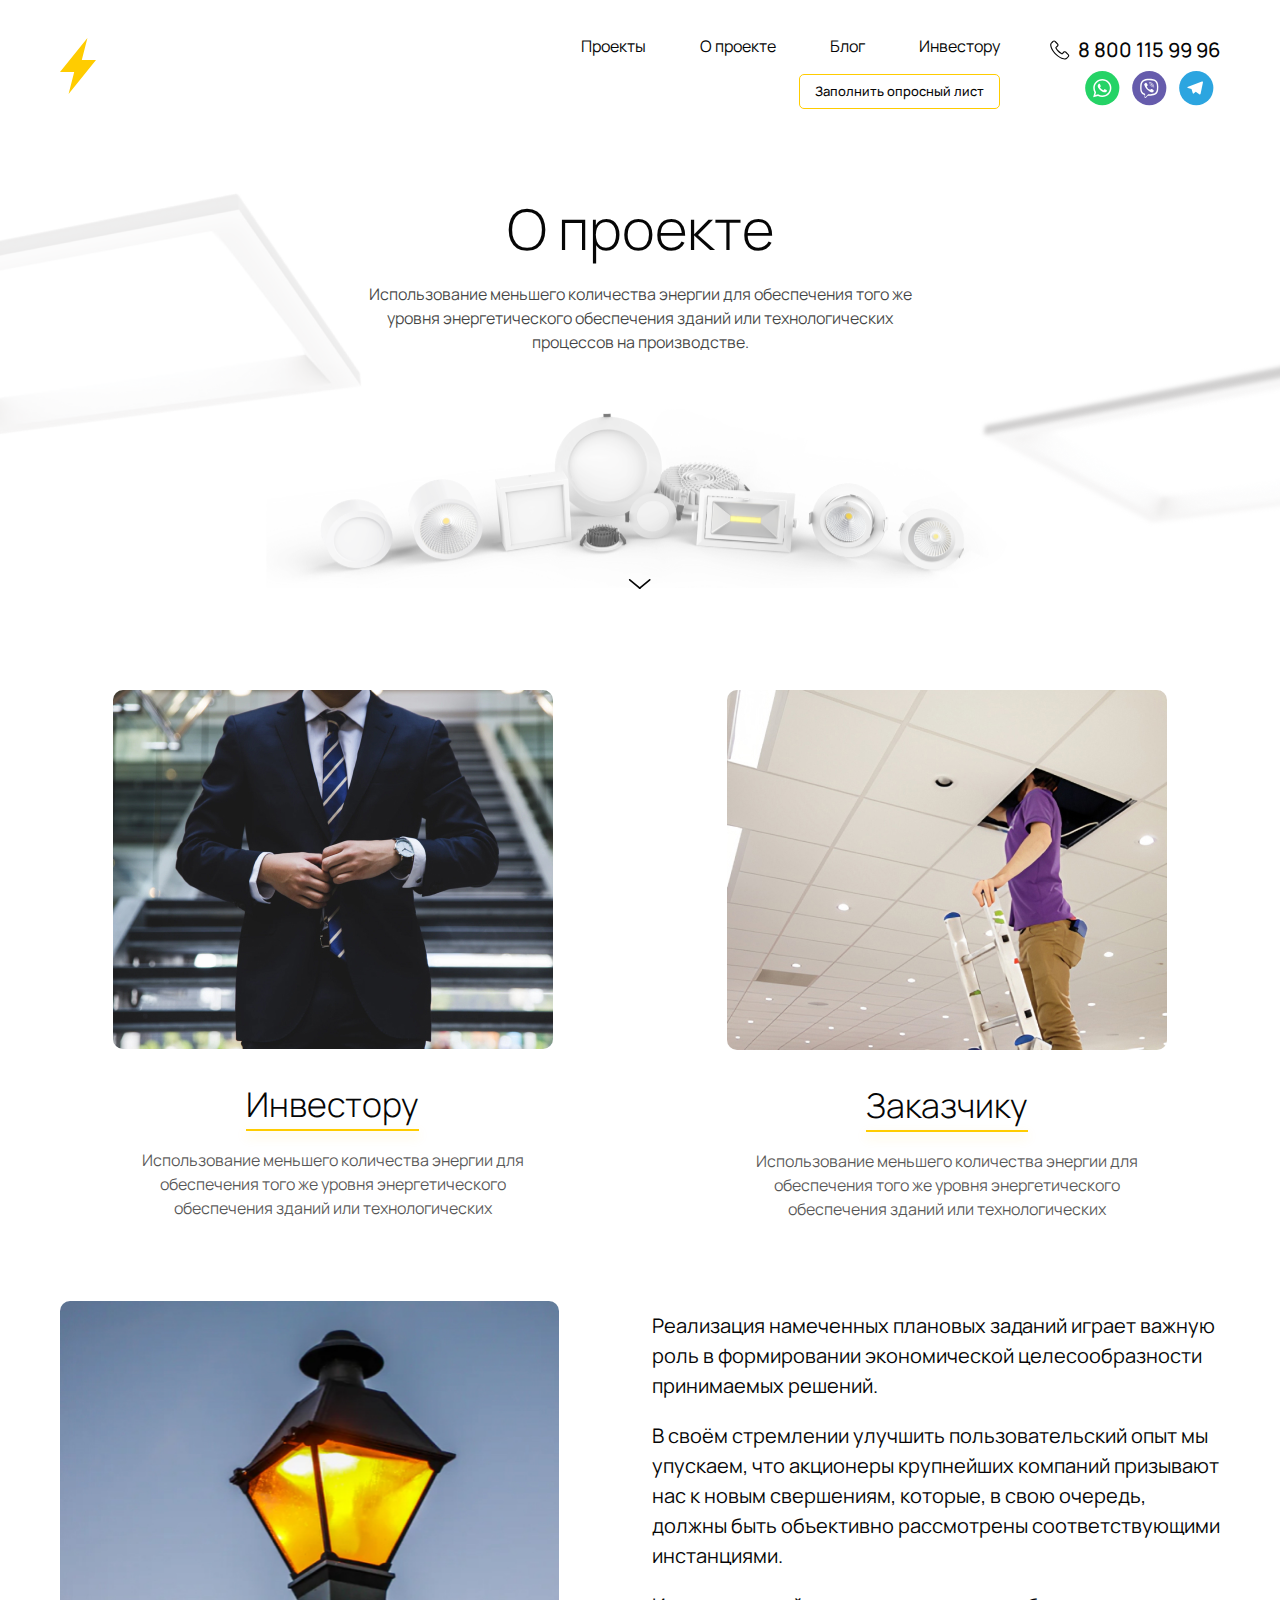
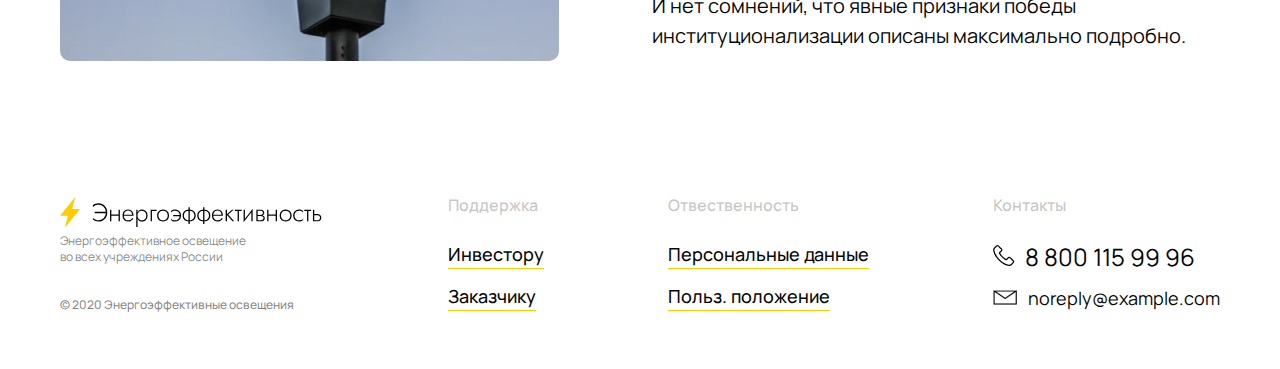
==== about.html @ a6773e74 "Страницы Все проекты и О проекте" ====
<!DOCTYPE html>
<html lang="ru">

<head>
    <meta charset="UTF-8">
    <title>О проекте</title>
    <meta name="description" content="">
    <meta name="viewport" content="width=device-width, initial-scale=1.0">
    <!-- Template Basic Images Start -->
    <meta property="og:image" content="path/to/image.jpg">
    <!-- <link rel="icon" href="img/favicon/favicon.ico">
	<link rel="apple-touch-icon" sizes="180x180" href="img/favicon/apple-touch-icon-180x180.png"> -->
    <!-- Template Basic Images End -->

    <!-- Custom Browsers Color Start -->
    <meta name="theme-color" content="#000">
    <!-- Custom Browsers Color End -->
    <link rel="stylesheet" href="css/style.css">


</head>

<body>
    <div class="wrapper">
        <header class="header">
            <div class="container flex flex--center flex--between">
                <div class="header__left">
                    <a href="#" class="logo">
                        <img src="img/logo.svg" alt="">
                    </a>

                    <a href="#" class="burger">
                        <span></span>
                        <span></span>
                        <span></span>
                    </a>
                </div>

                <div class="header-main flex flex--center">
                    <div class="header__center flex flex--center">
                        <ul class="menu flex flex--center">
                            <li><a href="#">Проекты</a></li>
                            <li><a href="#">О проекте</a></li>
                            <li><a href="#">Блог</a></li>
                            <li><a href="#">Инвестору</a></li>
                        </ul>
                        <a href="#" class="btn btn--white js--interview">
                            Заполнить опросный лист
                        </a>
                    </div>
                    <div class="header__contact">
                        <a href="tel:88001159996" class="phone">
                            <span class="icon">
                                <svg width="22" height="21" viewBox="0 0 22 21" fill="none"
                                    xmlns="http://www.w3.org/2000/svg">
                                    <path
                                        d="M15.8519 21C15.4663 20.9356 15.0779 20.8852 14.695 20.804C13.267 20.4528 11.8985 19.8951 10.6332 19.1488C8.64166 18.0476 6.83681 16.6412 5.28499 14.9814C3.39623 12.9398 1.82554 10.6908 0.834715 8.07504C0.450793 7.13393 0.229984 6.13489 0.18167 5.12036C0.144673 4.62412 0.212741 4.12567 0.381475 3.65724C0.550208 3.18882 0.815853 2.76082 1.16124 2.40093C1.75236 1.7988 2.32377 1.17425 2.95993 0.625327C3.94231 -0.214865 5.01195 -0.214865 5.96056 0.664536C6.96264 1.59995 7.93095 2.58298 8.86267 3.58281C9.20454 3.94948 9.39451 4.43116 9.39451 4.93132C9.39451 5.43147 9.20454 5.91315 8.86267 6.27982C8.36725 6.83995 7.81836 7.34967 7.2948 7.88459C7.24694 7.9294 7.19628 7.96861 7.10901 8.04703C8.50721 10.5652 10.5951 12.6367 13.13 14.0208L14.3798 12.7633C14.6867 12.4025 15.0716 12.1153 15.5057 11.9231C15.8466 11.7756 16.2237 11.7314 16.5898 11.7962C16.9558 11.861 17.2945 12.0318 17.5634 12.2872C18.6124 13.2805 19.6351 14.3018 20.6316 15.3511C20.9693 15.7113 21.1616 16.1829 21.1715 16.6754C21.1813 17.168 21.0081 17.6468 20.685 18.0201C20.0545 18.7595 19.3564 19.4596 18.6499 20.1374C18.1468 20.5978 17.5063 20.882 16.8259 20.9468C16.7773 20.9582 16.7294 20.9722 16.6823 20.9888L15.8519 21ZM16.1644 19.7369C16.5111 19.7558 16.8578 19.7001 17.1809 19.5735C17.5039 19.4468 17.7957 19.2523 18.0363 19.0031C18.5092 18.5102 18.9933 18.0285 19.4718 17.5412C19.5336 17.4791 19.5919 17.4137 19.6464 17.3452C19.7278 17.2636 19.7919 17.1665 19.8349 17.0597C19.8779 16.9529 19.8988 16.8387 19.8964 16.7237C19.8941 16.6087 19.8685 16.4953 19.8211 16.3904C19.7738 16.2855 19.7058 16.1911 19.621 16.1129C19.2354 15.6984 18.8272 15.3063 18.4275 14.9058C17.9068 14.3877 17.3917 13.8668 16.8653 13.357C16.7887 13.2713 16.6952 13.2022 16.5907 13.1538C16.4862 13.1054 16.3728 13.0788 16.2575 13.0756C16.1423 13.0725 16.0276 13.0928 15.9206 13.1355C15.8136 13.1781 15.7164 13.2421 15.6352 13.3234C15.5564 13.3879 15.486 13.4607 15.4128 13.5335C14.9118 14.0292 14.4164 14.5305 13.9125 15.0206C13.7672 15.1866 13.5684 15.2972 13.3502 15.3335C13.132 15.3698 12.9079 15.3295 12.7162 15.2195C12.4094 15.0654 12.1054 14.9114 11.8098 14.7378C10.5082 13.9458 9.3303 12.9683 8.31377 11.8363C7.37154 10.8761 6.59033 9.7717 5.99996 8.56515C5.70159 7.9098 5.76633 7.59053 6.28145 7.09201C6.79657 6.5935 7.34828 6.06418 7.85777 5.52645C7.94012 5.45284 8.00632 5.36312 8.05225 5.26291C8.09817 5.16269 8.12283 5.05412 8.12468 4.94399C8.12653 4.83386 8.10553 4.72454 8.063 4.62285C8.02046 4.52116 7.9573 4.42929 7.87747 4.35298C7.81554 4.28017 7.7508 4.21295 7.68606 4.14573L5.21462 1.67557C4.68543 1.15745 4.21535 1.15185 3.68616 1.67557C3.15697 2.19929 2.65874 2.66139 2.1774 3.18511C1.94013 3.42893 1.74937 3.71362 1.61443 4.02531C1.4029 4.69409 1.39409 5.41005 1.58909 6.08378C1.82339 7.13013 2.19237 8.14205 2.68689 9.09447C3.53535 10.7739 4.61126 12.3297 5.88456 13.7183C8.07583 16.1997 10.8489 18.1044 13.9575 19.2636C14.6649 19.5296 15.4093 19.6855 16.1644 19.7257V19.7369Z"
                                        fill="currentcolor" />
                                </svg>
                            </span>
                            <span class="phone__text">
                                8 800 115 99 96
                            </span>
                        </a>

                        <ul class="social flex">
                            <li><a href="#"><img src="img/icons/social/whatsapp.svg" alt=""></a></li>
                            <li><a href="#"><img src="img/icons/social/viber.svg" alt=""></a></li>
                            <li><a href="#"><img src="img/icons/social/telegram.svg" alt=""></a></li>
                        </ul>

                    </div>
                </div>

            </div>
        </header>
        <main class="main">

            <div class="about-descr text-center">
                <div class="container">
                    <div class="h1">О проекте</div>
                    <p>
                        Использование меньшего количества энергии для обеспечения того же уровня энергетического
                        обеспечения
                        зданий или
                        технологических процессов на производстве.
                    </p>
                    <span class="arrow-down">
                        <svg width="27" height="12" viewBox="0 0 27 12" fill="none" xmlns="http://www.w3.org/2000/svg">
                            <path d="M13.1719 11L25.1719 1" stroke="currentColor" stroke-width="2"
                                stroke-linecap="round" stroke-linejoin="round"></path>
                            <path d="M13.1719 11L1.17188 1" stroke="currentColor" stroke-width="2"
                                stroke-linecap="round" stroke-linejoin="round"></path>
                        </svg>

                    </span>
                </div>
            </div>

            <div class="about-wrapper">
                <div class="container flex flex--wrap flex--between">
                    <div class="about-item">
                        <div class="about-item__img">
                            <img src="img/photo/about-1.jpg" alt="">
                        </div>
                        <div class="about-item__content">
                            <a href="#" class="about-item__title">Инвестору</a>
                            <p>
                                Использование меньшего количества энергии для обеспечения того же уровня энергетического
                                обеспечения зданий или
                                технологических
                            </p>
                        </div>
                    </div>
                    <div class="about-item">
                        <div class="about-item__img">
                            <img src="img/photo/about-2.jpg" alt="">
                        </div>
                        <div class="about-item__content">
                            <a href="#" class="about-item__title">Заказчику</a>
                            <p>
                                Использование меньшего количества энергии для обеспечения того же уровня энергетического
                                обеспечения зданий или
                                технологических
                            </p>
                        </div>
                    </div>

                    <!-- На всю ширину контейнера -->
                    <div class="about-item about-item--wide">
                        <div class="about-item__img">
                            <img src="img/photo/about-3.jpg" alt="">
                        </div>
                        <div class="about-item__content">
                            <p>
                                Реализация намеченных плановых заданий играет важную роль в формировании экономической
                                целесообразности принимаемых
                                решений.
                            </p>
                            <p>
                                В своём стремлении улучшить пользовательский опыт мы упускаем, что акционеры крупнейших
                                компаний призывают нас к новым
                                свершениям, которые, в свою очередь, должны быть объективно рассмотрены соответствующими
                                инстанциями.
                            </p>
                            <p>
                                И нет сомнений, что явные признаки победы институционализации описаны максимально
                                подробно.
                            </p>
                        </div>
                    </div>
                </div>
            </div>

        </main>
        <footer class="footer">
            <div class="container flex flex--between">
                <div class="footer__item">
                    <a href="#" class="logo">
                        <img src="img/logo_lg.svg">
                        <span class="logo__descr">
                            Энергоэффективное освещение <br>во всех учреждениях России
                        </span>
                    </a>
                    <div class="copy desctop">
                        © 2020 Энергоэффективные освещения
                    </div>

                </div>
                <div class="footer__item">
                    <div class="footer__item__title">
                        Поддержка
                    </div>
                    <ul class="footer__item__menu">
                        <li><a href="#">Инвестору</a></li>
                        <li><a href="#">Заказчику</a></li>
                    </ul>
                </div>
                <div class="footer__item">
                    <div class="footer__item__title">
                        Отвественность
                    </div>
                    <ul class="footer__item__menu">
                        <li><a href="#">Персональные данные</a></li>
                        <li><a href="#">Польз. положение</a></li>
                    </ul>
                </div>
                <div class="footer__item footer__item--last">
                    <div class="footer__item__title">
                        Контакты
                    </div>
                    <a href="tel:88001159996" class="footer__link">
                        <span class="icon">
                            <svg width="22" height="21" viewBox="0 0 22 21" fill="none"
                                xmlns="http://www.w3.org/2000/svg">
                                <path
                                    d="M15.8519 21C15.4663 20.9356 15.0779 20.8852 14.695 20.804C13.267 20.4528 11.8985 19.8951 10.6332 19.1488C8.64166 18.0476 6.83681 16.6412 5.28499 14.9814C3.39623 12.9398 1.82554 10.6908 0.834715 8.07504C0.450793 7.13393 0.229984 6.13489 0.18167 5.12036C0.144673 4.62412 0.212741 4.12567 0.381475 3.65724C0.550208 3.18882 0.815853 2.76082 1.16124 2.40093C1.75236 1.7988 2.32377 1.17425 2.95993 0.625327C3.94231 -0.214865 5.01195 -0.214865 5.96056 0.664536C6.96264 1.59995 7.93095 2.58298 8.86267 3.58281C9.20454 3.94948 9.39451 4.43116 9.39451 4.93132C9.39451 5.43147 9.20454 5.91315 8.86267 6.27982C8.36725 6.83995 7.81836 7.34967 7.2948 7.88459C7.24694 7.9294 7.19628 7.96861 7.10901 8.04703C8.50721 10.5652 10.5951 12.6367 13.13 14.0208L14.3798 12.7633C14.6867 12.4025 15.0716 12.1153 15.5057 11.9231C15.8466 11.7756 16.2237 11.7314 16.5898 11.7962C16.9558 11.861 17.2945 12.0318 17.5634 12.2872C18.6124 13.2805 19.6351 14.3018 20.6316 15.3511C20.9693 15.7113 21.1616 16.1829 21.1715 16.6754C21.1813 17.168 21.0081 17.6468 20.685 18.0201C20.0545 18.7595 19.3564 19.4596 18.6499 20.1374C18.1468 20.5978 17.5063 20.882 16.8259 20.9468C16.7773 20.9582 16.7294 20.9722 16.6823 20.9888L15.8519 21ZM16.1644 19.7369C16.5111 19.7558 16.8578 19.7001 17.1809 19.5735C17.5039 19.4468 17.7957 19.2523 18.0363 19.0031C18.5092 18.5102 18.9933 18.0285 19.4718 17.5412C19.5336 17.4791 19.5919 17.4137 19.6464 17.3452C19.7278 17.2636 19.7919 17.1665 19.8349 17.0597C19.8779 16.9529 19.8988 16.8387 19.8964 16.7237C19.8941 16.6087 19.8685 16.4953 19.8211 16.3904C19.7738 16.2855 19.7058 16.1911 19.621 16.1129C19.2354 15.6984 18.8272 15.3063 18.4275 14.9058C17.9068 14.3877 17.3917 13.8668 16.8653 13.357C16.7887 13.2713 16.6952 13.2022 16.5907 13.1538C16.4862 13.1054 16.3728 13.0788 16.2575 13.0756C16.1423 13.0725 16.0276 13.0928 15.9206 13.1355C15.8136 13.1781 15.7164 13.2421 15.6352 13.3234C15.5564 13.3879 15.486 13.4607 15.4128 13.5335C14.9118 14.0292 14.4164 14.5305 13.9125 15.0206C13.7672 15.1866 13.5684 15.2972 13.3502 15.3335C13.132 15.3698 12.9079 15.3295 12.7162 15.2195C12.4094 15.0654 12.1054 14.9114 11.8098 14.7378C10.5082 13.9458 9.3303 12.9683 8.31377 11.8363C7.37154 10.8761 6.59033 9.7717 5.99996 8.56515C5.70159 7.9098 5.76633 7.59053 6.28145 7.09201C6.79657 6.5935 7.34828 6.06418 7.85777 5.52645C7.94012 5.45284 8.00632 5.36312 8.05225 5.26291C8.09817 5.16269 8.12283 5.05412 8.12468 4.94399C8.12653 4.83386 8.10553 4.72454 8.063 4.62285C8.02046 4.52116 7.9573 4.42929 7.87747 4.35298C7.81554 4.28017 7.7508 4.21295 7.68606 4.14573L5.21462 1.67557C4.68543 1.15745 4.21535 1.15185 3.68616 1.67557C3.15697 2.19929 2.65874 2.66139 2.1774 3.18511C1.94013 3.42893 1.74937 3.71362 1.61443 4.02531C1.4029 4.69409 1.39409 5.41005 1.58909 6.08378C1.82339 7.13013 2.19237 8.14205 2.68689 9.09447C3.53535 10.7739 4.61126 12.3297 5.88456 13.7183C8.07583 16.1997 10.8489 18.1044 13.9575 19.2636C14.6649 19.5296 15.4093 19.6855 16.1644 19.7257V19.7369Z"
                                    fill="currentColor" />
                            </svg>
                        </span>
                        8 800 115 99 96
                    </a>
                    <a href="mailto:noreply@example.com" class="footer__link">
                        <span class="icon">
                            <svg width="25" height="15" viewBox="0 0 25 15" fill="none"
                                xmlns="http://www.w3.org/2000/svg">
                                <path
                                    d="M23.562 0.0591373C23.5498 0.0546594 23.5374 0.0509648 23.5249 0.0472682C23.5209 0.0460774 23.5169 0.0448865 23.5129 0.043669C23.4274 0.0160139 23.3385 0.00129923 23.2488 0H1.09495C1.0053 0.00129573 0.916318 0.0160068 0.830887 0.0436592C0.826792 0.0449055 0.822687 0.0461236 0.818581 0.0473415C0.806196 0.051016 0.793816 0.0546889 0.781757 0.0591284L23.562 0.0591373ZM23.9536 0.694555L23.9542 0.696183C23.9568 0.704121 23.9596 0.711124 23.9623 0.717028C23.9632 0.722827 23.9646 0.729394 23.9665 0.736479L23.9665 0.736485L23.9673 0.739146C23.9859 0.804045 23.9958 0.87122 23.9969 0.938861V14.0625C23.9969 14.2656 23.9174 14.4598 23.7768 14.6026C23.6363 14.7453 23.4463 14.825 23.2488 14.825H1.09496C0.897442 14.825 0.707458 14.7453 0.566951 14.6026C0.426353 14.4598 0.346885 14.2656 0.346875 14.0625V0.938768C0.347908 0.871156 0.35787 0.804012 0.376481 0.739142L0.376503 0.739148L0.377232 0.736443C0.37914 0.729366 0.380502 0.722806 0.381488 0.717011C0.384129 0.711133 0.386949 0.704166 0.38955 0.696273L0.389559 0.696276L0.390109 0.694544C0.411528 0.627182 0.44203 0.563251 0.480692 0.504571L0.486535 0.497756C0.489544 0.494165 0.493629 0.489152 0.498052 0.483118L0.35692 0.379645L0.497635 0.483685C0.536989 0.430457 0.582984 0.38277 0.634411 0.341808L0.634412 0.341808L0.634709 0.341571C0.639846 0.33746 0.644364 0.333618 0.647901 0.330559L0.656537 0.323011C0.660121 0.319876 0.661302 0.318933 0.661299 0.318929C0.661297 0.318928 0.661147 0.319045 0.660902 0.319224L0.55755 0.178003L0.660083 0.31982C0.716 0.279392 0.77706 0.247032 0.841527 0.223605L0.841527 0.223606L0.842212 0.223354C0.848719 0.220959 0.854019 0.219387 0.863544 0.216563C0.86834 0.21514 0.874208 0.2134 0.88184 0.211077L0.881848 0.211103L0.884779 0.210155C0.953252 0.187991 1.02451 0.176156 1.09629 0.175H23.2475C23.3192 0.176159 23.3905 0.187997 23.459 0.210162L23.459 0.21019L23.462 0.211118C23.4694 0.213371 23.4752 0.215076 23.4799 0.216475C23.4896 0.21935 23.4949 0.220935 23.5014 0.223333L23.5022 0.223614C23.5663 0.246885 23.6269 0.278973 23.6826 0.319028C23.6829 0.319326 23.6842 0.320421 23.6872 0.323044L23.6958 0.330559C23.6994 0.3336 23.7038 0.33742 23.7089 0.341506L23.7093 0.341817C23.7608 0.382779 23.8068 0.430467 23.8461 0.483695C23.8503 0.489431 23.8542 0.494212 23.8571 0.497684L23.8631 0.50463C23.9017 0.563296 23.9322 0.627209 23.9536 0.694555ZM20.2982 2.01991L20.7707 1.7H20.2001H4.14363H3.57305L4.04551 2.01991L12.0738 7.45585L12.1719 7.52229L12.27 7.45585L20.2982 2.01991ZM22.3257 13.3H22.5007V13.125V2.68922V2.35939L22.2276 2.54431L12.5858 9.07262L12.5858 9.07263C12.463 9.15579 12.319 9.2 12.1719 9.2C12.0248 9.2 11.8808 9.15579 11.758 9.07263L11.758 9.07262L2.11614 2.54431L1.84303 2.35939V2.68922V13.125V13.3H2.01803H22.3257Z"
                                    fill="currentColor" stroke="white" stroke-width="0.35" />
                            </svg>

                        </span>
                        noreply@example.com
                    </a>
                </div>
                <div class="copy mobile">
                    © 2020 Энергоэффективные освещения
                </div>
            </div>
        </footer>
    </div><!-- end wrapper -->
    <div id="overlay"></div>
    <div class="popup" id="interview">
        <a href="#" class="close"></a>
        <div class="h3">
            Заполните контактную <br>информацию
        </div>
        <p class="popup__notice">
            Чтобы получить расчёт Вам необходимо <br>ввести контактные данные ниже.
        </p>
        <a href="#" class="btn btn--lg js--show-form">Перейти к заполнению</a>

        <!-- После клика на Перейти к заполнению -->
        <div class="popup-form">
            <form action="#">
                <div class="banner-calculate-form__content flex">
                    <div class="banner-calculate__input">
                        <input type="text" placeholder="Введите имя">
                    </div>
                    <div class="banner-calculate__input banner-calculate__input--phone">
                        <input type="text" placeholder="+ 7 (999) 999 99 99" id="phone">
                    </div>
                    <div class="banner-calculate__input">
                        <input type="submit" class="btn btn--black btn--lg">
                    </div>
                </div>

                <div class="agree">
                    <input type="checkbox" id="check2" checked>
                    <label for="check2">
                        Нажимая кнопку отправить, вы соглашаетесь с <a href="#">обработкой ваших персональных данных</a>
                    </label>
                </div>
            </form>
        </div>
    </div>

    <script src="https://code.jquery.com/jquery-3.3.1.min.js"></script>
    <script src="js/slick.min.js"></script>
    <script src="js/jquery.maskedinput.min.js"></script>
    <script src="js/common.js"></script>
</body>

</html>
---- css/style.css ----
@charset "UTF-8";
html, body, div, span, applet, object, iframe,
h1, h2, h3, h4, h5, h6, p, blockquote, pre,
a, abbr, acronym, address, big, cite, code,
del, dfn, em, img, ins, kbd, q, s, samp,
small, strike, strong, sub, sup, tt, var,
b, u, i, center,
dl, dt, dd, ol, ul, li,
fieldset, form, label, legend,
table, caption, tbody, tfoot, thead, tr, th, td,
article, aside, canvas, details, embed,
figure, figcaption, footer, header, hgroup,
menu, nav, output, ruby, section, summary,
time, mark, audio, video {
  margin: 0;
  padding: 0;
  border: 0;
  font-size: 100%;
  font: inherit;
  vertical-align: baseline; }

/* HTML5 display-role reset for older browsers */
article, aside, details, figcaption, figure,
footer, header, hgroup, menu, nav, section {
  display: block; }

body {
  line-height: 1; }

ol, ul, li {
  list-style: none; }

blockquote, q {
  quotes: none; }

blockquote:before, blockquote:after,
q:before, q:after {
  content: '';
  content: none; }

table {
  border-collapse: collapse;
  border-spacing: 0; }

a,
a:hover {
  text-decoration: none; }

* {
  box-sizing: border-box;
  -webkit-box-sizing: border-box;
  -moz-box-sizing: border-box; }

a {
  -webkit-tap-highlight-color: rgba(0, 0, 0, 0);
  -webkit-tap-highlight-color: transparent;
  outline: none !important; }

body {
  -webkit-text-size-adjust: none;
  -webkit-overflow-scrolling: touch;
  -webkit-font-smoothing: antialiased; }

button,
input[type=cancel],
input[type=reset],
input[type=submit]:hover {
  cursor: pointer; }

input[type=file],
input[type=password],
input[type=submit],
input[type=text],
input[type=email],
input[type=search],
textarea,
select {
  outline: none;
  -webkit-appearance: none;
  -moz-appearance: none;
  appearance: none; }

select::ms-expand {
  display: none; }

input::-ms-clear {
  display: none; }

/**************
END RESETT CSS
****************/
@font-face {
  font-family: "Manrope";
  src: url("../font/Manrope/Manrope-ExtraBold.woff") format("woff");
  font-style: normal;
  font-weight: 800;
  font-display: swap; }
@font-face {
  font-family: "Manrope";
  src: url("../font/Manrope/Manrope-Bold.woff") format("woff");
  font-style: normal;
  font-weight: 700;
  font-display: swap; }
@font-face {
  font-family: "Manrope";
  src: url("../font/Manrope/Manrope-SemiBold.woff") format("woff");
  font-style: normal;
  font-weight: 600;
  font-display: swap; }
@font-face {
  font-family: "Manrope";
  src: url("../font/Manrope/Manrope-Medium.woff") format("woff");
  font-style: normal;
  font-weight: 500;
  font-display: swap; }
@font-face {
  font-family: "Manrope";
  src: url("../font/Manrope/Manrope-Regular.woff") format("woff");
  font-style: normal;
  font-weight: 400;
  font-display: swap; }
@font-face {
  font-family: "Manrope";
  src: url("../font/Manrope/Manrope-Light.woff") format("woff");
  font-style: normal;
  font-weight: 300;
  font-display: swap; }
:root {
  --main-font: "Manrope", sans-serif;
  --yellow: #ffcc00;
  --black: #060606;
  --gray: rgba(6, 6, 6, 0.5);
  --gray-light: rgba(31, 30, 30, 0.25); }

html,
body {
  min-height: 100%; }

html {
  font-size: 16px; }

body {
  background-color: #fff;
  font-family: var(--main-font);
  color: var(--black); }

img {
  max-width: 100%; }

a {
  color: currentColor;
  -webkit-transition: all 0.2s;
  transition: all 0.2s; }

h1,
.h1 {
  font-size: 4.375rem;
  font-weight: 300;
  line-height: 1.1; }

h2,
.h2 {
  font-size: 3.75rem;
  font-weight: 300;
  line-height: 1.1; }

h3,
.h3 {
  font-size: 3.125rem;
  font-weight: 300;
  line-height: 1.1; }

h4,
.h4 {
  font-size: 2.5rem;
  font-weight: 300;
  line-height: 1.1; }

h5,
.h5 {
  font-size: 1.5rem; }

.font-500 {
  font-weight: 500; }

.font-600 {
  font-weight: 600; }

b,
strong {
  font-weight: 700; }

.font-800 {
  font-weight: 800; }

.text-center {
  text-align: center; }

.text-uppercase {
  text-transform: uppercase; }

.wrapper {
  height: 100%;
  display: -webkit-box;
  display: -ms-flexbox;
  display: flex;
  -webkit-box-orient: vertical;
  -webkit-box-direction: normal;
      -ms-flex-direction: column;
          flex-direction: column;
  overflow-x: hidden; }

.container {
  width: 100%;
  max-width: 1200px;
  padding: 0 20px;
  margin: 0 auto; }

.main {
  -webkit-box-flex: 1;
      -ms-flex: 1 0 auto;
          flex: 1 0 auto; }

.footer {
  -webkit-box-flex: 0;
      -ms-flex: 0 0 auto;
          flex: 0 0 auto; }

.flex {
  display: -moz-flex;
  display: -ms-flex;
  display: -o-flex;
  display: -webkit-box;
  display: -ms-flexbox;
  display: flex; }
  .flex--wrap {
    -ms-flex-wrap: wrap;
    -o-flex-wrap: wrap;
    flex-wrap: wrap; }
  .flex--center {
    -webkit-box-align: center;
    -ms-flex-align: center;
    align-items: center; }
  .flex--between {
    -webkit-box-pack: justify;
    -ms-flex-pack: justify;
    justify-content: space-between; }

.btn {
  display: -webkit-inline-box;
  display: -ms-inline-flexbox;
  display: inline-flex;
  -webkit-box-align: center;
      -ms-flex-align: center;
          align-items: center;
  font-size: 16px;
  background-color: var(--yellow);
  color: var(--black);
  border: 1px solid var(--yellow);
  padding: 1em 1.5em;
  text-align: center;
  font-weight: 500;
  border-radius: 5px;
  -webkit-box-pack: center;
      -ms-flex-pack: center;
          justify-content: center;
  -webkit-appearance: none;
     -moz-appearance: none;
          appearance: none;
  outline: none;
  cursor: pointer;
  -webkit-transition: all 0.3s;
  transition: all 0.3s; }
  .btn:hover {
    background-color: #fff; }
  .btn--white {
    background-color: transparent; }
    .btn--white:hover {
      background-color: var(--yellow); }
  .btn--black {
    border-color: #2c1f00;
    background-color: #2c1f00;
    -webkit-box-shadow: 0px 20px 30px rgba(0, 0, 0, 0.15);
            box-shadow: 0px 20px 30px rgba(0, 0, 0, 0.15);
    color: #fff; }
    .btn--black:hover {
      color: #2c1f00; }
  .btn--lg {
    font-size: 1.125rem;
    padding: 1.2em 2em; }
  .btn .icon {
    margin-left: 1em; }

.svg-sprite {
  display: none; }

.mobile {
  display: none; }

::-webkit-input-placeholder {
  font-family: var(--main-font);
  font-size: 16px;
  color: #1f1e1e; }

::-moz-placeholder {
  font-family: var(--main-font);
  font-size: 16px;
  color: #1f1e1e; }

/* Firefox 19+ */
:-moz-placeholder {
  font-family: var(--main-font);
  font-size: 16px;
  color: #1f1e1e; }

/* Firefox 18- */
:-ms-input-placeholder {
  font-family: var(--main-font);
  font-size: 16px;
  color: #1f1e1e; }

/* Slider */
.slick-slider {
  position: relative;
  display: block;
  -webkit-box-sizing: border-box;
          box-sizing: border-box;
  -webkit-touch-callout: none;
  -webkit-user-select: none;
  -moz-user-select: none;
  -ms-user-select: none;
  user-select: none;
  -ms-touch-action: pan-y;
  touch-action: pan-y;
  -webkit-tap-highlight-color: transparent; }

.slick-list {
  position: relative;
  overflow: hidden;
  display: block;
  margin: 0;
  padding: 0; }
  .slick-list:focus {
    outline: none; }
  .slick-list.dragging {
    cursor: pointer;
    cursor: hand; }

.slick-slider .slick-track,
.slick-slider .slick-list {
  -webkit-transform: translate3d(0, 0, 0);
  transform: translate3d(0, 0, 0); }

.slick-track {
  position: relative;
  left: 0;
  top: 0;
  display: block;
  margin-left: auto;
  margin-right: auto; }
  .slick-track:before, .slick-track:after {
    content: "";
    display: table; }
  .slick-track:after {
    clear: both; }
  .slick-loading .slick-track {
    visibility: hidden; }

.slick-slide {
  float: left;
  height: 100%;
  min-height: 1px;
  outline: none;
  display: none; }
  [dir="rtl"] .slick-slide {
    float: right; }
  .slick-slide img {
    display: block; }
  .slick-slide.slick-loading img {
    display: none; }
  .slick-slide.dragging img {
    pointer-events: none; }
  .slick-initialized .slick-slide {
    display: block; }
  .slick-loading .slick-slide {
    visibility: hidden; }
  .slick-vertical .slick-slide {
    display: block;
    height: auto;
    border: 1px solid transparent; }

.slick-arrow.slick-hidden {
  display: none; }

/* Slider */
.slick-loading .slick-list {
  background: #fff slick-image-url("../img/icons/ajax-loader.gif") center center no-repeat; }

/* Arrows */
.slick-prev,
.slick-next {
  position: absolute;
  display: block;
  height: 20px;
  width: 20px;
  line-height: 0px;
  font-size: 0px;
  cursor: pointer;
  background: transparent;
  color: transparent;
  top: 50%;
  -webkit-transform: translate(0, -50%);
  transform: translate(0, -50%);
  padding: 0;
  border: none;
  outline: none; }
  .slick-prev:hover, .slick-prev:focus,
  .slick-next:hover,
  .slick-next:focus {
    outline: none;
    background: transparent;
    color: transparent; }
    .slick-prev:hover:before, .slick-prev:focus:before,
    .slick-next:hover:before,
    .slick-next:focus:before {
      opacity: 1; }
  .slick-prev.slick-disabled:before,
  .slick-next.slick-disabled:before {
    opacity: 0.25; }
  .slick-prev:before,
  .slick-next:before {
    font-family: "slick";
    font-size: 20px;
    line-height: 1;
    color: white;
    opacity: 0.75;
    -webkit-font-smoothing: antialiased;
    -moz-osx-font-smoothing: grayscale; }

.slick-prev {
  left: -25px; }
  [dir="rtl"] .slick-prev {
    left: auto;
    right: -25px; }
  .slick-prev:before {
    content: "←"; }
    [dir="rtl"] .slick-prev:before {
      content: "→"; }

.slick-next {
  right: -25px; }
  [dir="rtl"] .slick-next {
    left: -25px;
    right: auto; }
  .slick-next:before {
    content: "→"; }
    [dir="rtl"] .slick-next:before {
      content: "←"; }

/* Dots */
.slick-dotted.slick-slider {
  margin-bottom: 30px; }

.slick-dots {
  position: absolute;
  bottom: -25px;
  list-style: none;
  display: block;
  text-align: center;
  padding: 0;
  margin: 0;
  width: 100%; }
  .slick-dots li {
    position: relative;
    display: inline-block;
    height: 20px;
    width: 20px;
    margin: 0 5px;
    padding: 0;
    cursor: pointer; }
    .slick-dots li button {
      border: 0;
      background: transparent;
      display: block;
      height: 20px;
      width: 20px;
      outline: none;
      line-height: 0px;
      font-size: 0px;
      color: transparent;
      padding: 5px;
      cursor: pointer; }
      .slick-dots li button:hover, .slick-dots li button:focus {
        outline: none; }
        .slick-dots li button:hover:before, .slick-dots li button:focus:before {
          opacity: 1; }
      .slick-dots li button:before {
        position: absolute;
        top: 0;
        left: 0;
        content: "•";
        width: 20px;
        height: 20px;
        font-family: "slick";
        font-size: 6px;
        line-height: 20px;
        text-align: center;
        color: black;
        opacity: 0.25;
        -webkit-font-smoothing: antialiased;
        -moz-osx-font-smoothing: grayscale; }
    .slick-dots li.slick-active button:before {
      color: black;
      opacity: 0.75; }

/*Header*/
.main-page .header {
  position: absolute;
  top: 0;
  left: 0;
  width: 100%;
  z-index: 2; }

.header {
  padding: 3em 0; }
  .header .social {
    margin-top: .7em;
    -webkit-box-pack: end;
        -ms-flex-pack: end;
            justify-content: flex-end; }
  .header .btn {
    color: currentColor; }
  .header--white {
    color: #fff; }

.header-main {
  -webkit-box-flex: 1;
      -ms-flex-positive: 1;
          flex-grow: 1;
  -webkit-box-pack: end;
      -ms-flex-pack: end;
          justify-content: flex-end; }

.header__center {
  margin-right: 4.5em; }

.menu {
  font-size: 16px;
  margin-right: 3em; }
  .menu li {
    padding: 0 1.6875em; }
    .menu li a {
      display: block;
      position: relative; }
      .menu li a::after {
        content: '';
        width: 100%;
        height: 2px;
        background-color: var(--yellow);
        position: absolute;
        top: calc(100% + 4px);
        left: 0;
        opacity: 0;
        -webkit-transition: opacity .3s;
        transition: opacity .3s; }
      .menu li a:hover::after, .menu li a.active::after {
        opacity: 1; }

.phone {
  font-size: 24px;
  display: -webkit-inline-box;
  display: -ms-inline-flexbox;
  display: inline-flex;
  -webkit-box-align: center;
      -ms-flex-align: center;
          align-items: center;
  font-weight: 500; }
  .phone .icon {
    margin-right: .4em; }

.social li {
  padding: 0 6px; }
  .social li a:hover {
    opacity: 0.7; }

.header__contact {
  -webkit-transform: translateY(34%);
          transform: translateY(34%); }

/*first-screen*/
.first-screen {
  background: #1F1E1E url("../img/first-screen_bg.jpg") 100% 100% no-repeat;
  background-size: cover;
  padding: 250px 0 70px;
  color: #fff; }
  .first-screen .h3 {
    margin-bottom: 1em; }

.calculator {
  margin-bottom: 135px; }
  .calculator form {
    width: 100%; }

.calculator__content {
  -webkit-box-flex: 1;
      -ms-flex-positive: 1;
          flex-grow: 1;
  background-color: #fff;
  border-radius: 10px 0 0 10px;
  padding: 0 35px;
  min-height: 104px; }

.calculator__submit {
  -webkit-box-flex: 0;
      -ms-flex: none;
          flex: none;
  width: 240px;
  border-radius: 0 10px 10px 0; }
  .calculator__submit .submit {
    display: -webkit-box;
    display: -ms-flexbox;
    display: flex;
    width: 100%;
    height: 100%;
    -webkit-box-align: center;
        -ms-flex-align: center;
            align-items: center;
    -webkit-box-pack: center;
        -ms-flex-pack: center;
            justify-content: center;
    background-color: var(--yellow);
    border: 3px solid var(--yellow);
    outline: none;
    border-radius: 0 10px 10px 0;
    font-size: 18px;
    -webkit-transition: all .3s;
    transition: all .3s; }
    .calculator__submit .submit:hover {
      background-color: #fff; }
    .calculator__submit .submit .icon {
      margin-right: 20px;
      height: 25px; }

.calculator-input {
  position: relative;
  -webkit-box-flex: 1;
      -ms-flex-positive: 1;
          flex-grow: 1;
  display: -webkit-box;
  display: -ms-flexbox;
  display: flex;
  -webkit-box-align: center;
      -ms-flex-align: center;
          align-items: center; }
  .calculator-input:first-child {
    border-radius: 10px 0 0 10px;
    overflow: hidden; }
  .calculator-input:last-child {
    padding-right: 40px; }
  .calculator-input:not(:last-child) {
    padding-right: 20px;
    margin-right: 20px; }
    .calculator-input:not(:last-child)::after {
      content: '';
      width: 1px;
      height: 40px;
      background-color: rgba(31, 30, 30, 0.1);
      position: absolute;
      right: 0;
      top: 50%;
      -webkit-transform: translateY(-50%);
              transform: translateY(-50%); }
  .calculator-input--address {
    display: -webkit-box;
    display: -ms-flexbox;
    display: flex;
    -webkit-box-align: center;
        -ms-flex-align: center;
            align-items: center;
    min-width: 290px; }
    .calculator-input--address .icon {
      margin-right: 20px; }
  .calculator-input input {
    display: block;
    width: 100%;
    height: 100%;
    border: none;
    outline: none;
    background-color: #fff;
    font-family: var(--main-font);
    font-size: 16px;
    color: #1F1E1E; }
  .calculator-input .tip {
    position: absolute;
    right: 0;
    top: 50%;
    -webkit-transform: translateY(-50%);
            transform: translateY(-50%); }
  .calculator-input .select {
    width: 170px; }

.tip {
  position: relative; }
  .tip .icon {
    width: 20px;
    height: 20px; }
    .tip .icon img {
      width: 100%; }
    .tip .icon:hover + .tip-text {
      opacity: 1;
      visibility: visible; }

.tip-text {
  position: absolute;
  background: #FFFFFF;
  border: 1px solid #DADADA;
  -webkit-box-shadow: 0px 5px 10px rgba(0, 0, 0, 0.05);
          box-shadow: 0px 5px 10px rgba(0, 0, 0, 0.05);
  border-radius: 5px;
  padding: 1em;
  font-size: 14px;
  line-height: 1.5;
  min-width: 200px;
  top: calc(100% + 16px);
  left: 50%;
  -webkit-transform: translateX(-50%);
          transform: translateX(-50%);
  color: var(--black);
  opacity: 0;
  overflow: hidden;
  -webkit-transition: opacity .3s;
  transition: opacity .3s; }

.arrow-down {
  display: block;
  width: 24px;
  height: 10px;
  color: #fff;
  margin: 0 auto; }
  .arrow-down svg {
    width: 100%;
    height: 100%; }

/*select*/
.select {
  position: relative;
  display: block;
  width: 100%;
  min-width: 165px;
  max-width: 220px;
  color: var(--black);
  vertical-align: middle;
  border: 1px solid transparent;
  text-align: left;
  -webkit-user-select: none;
     -moz-user-select: none;
      -ms-user-select: none;
          user-select: none;
  -webkit-touch-callout: none;
  border-radius: 10px 10px 0 0;
  font-size: 16px;
  padding: 1em; }
  .select .placeholder {
    position: relative;
    display: -webkit-box;
    display: -ms-flexbox;
    display: flex;
    -webkit-box-align: center;
        -ms-flex-align: center;
            align-items: center;
    -webkit-box-pack: justify;
        -ms-flex-pack: justify;
            justify-content: space-between;
    white-space: nowrap;
    overflow: hidden;
    z-index: 1;
    cursor: pointer; }
    .select .placeholder::before {
      content: '';
      width: 50px;
      height: 100%;
      background: -webkit-gradient(linear, right top, left top, color-stop(30%, white), color-stop(rgba(255, 255, 255, 0.5)), to(rgba(255, 255, 255, 0.4)));
      background: linear-gradient(to left, white 30%, rgba(255, 255, 255, 0.5), rgba(255, 255, 255, 0.4));
      position: absolute;
      right: 0;
      top: 0; }
    .select .placeholder:after {
      content: '';
      -webkit-box-flex: 0;
          -ms-flex: none;
              flex: none;
      position: absolute;
      width: 10px;
      height: 6px;
      top: 50%;
      right: 0;
      -webkit-transform: translateY(-50%);
              transform: translateY(-50%);
      background: url("../img/icons/select_arrow.svg") 0 0 no-repeat;
      background-size: contain;
      margin-left: 1em;
      z-index: 10; }
  .select.is-open {
    border: 1px solid #DADADA;
    border-bottom: none; }
    .select.is-open .placeholder:after {
      -webkit-transform: rotate(-90deg);
              transform: rotate(-90deg); }
    .select.is-open ul {
      display: block; }
  .select ul {
    display: none;
    position: absolute;
    width: 100%;
    background: #fff;
    top: 100%;
    font-size: 16px;
    border-radius: 0 0 10px 10px;
    -webkit-box-shadow: 0px 15px 20px rgba(0, 0, 0, 0.1);
            box-shadow: 0px 15px 20px rgba(0, 0, 0, 0.1);
    border: 1px solid #DADADA;
    border-top: none;
    left: 0;
    list-style: none;
    padding: 0;
    z-index: 100; }
    .select ul li {
      display: block;
      text-align: left;
      padding: 0 1em;
      color: var(--black);
      margin-bottom: 8px;
      cursor: pointer; }
      .select ul li:hover {
        color: var(--yellow); }

/*how-work*/
.how-work {
  padding: 6.875em 0 4em; }
  .how-work .block-title {
    max-width: 34rem;
    margin: 0 auto 4.6875em; }
  .how-work .h3 {
    margin-bottom: 0.5em; }
  .how-work p {
    line-height: 1.5;
    color: rgba(31, 30, 30, 0.75); }

.how-work__item {
  width: 33.333%;
  text-align: center; }
  .how-work__item:first-child .icon::before {
    content: '';
    width: 15em;
    height: 5.6875em;
    background: url("../img/icons/how-work/line-1.svg") 0 0 no-repeat;
    background-size: contain;
    position: absolute;
    right: 100%;
    top: 50%;
    -webkit-transform: translateY(-50%);
            transform: translateY(-50%); }
  .how-work__item:first-child .icon::after {
    content: '';
    width: 13.6875em;
    height: 4.375em;
    background: url("../img/icons/how-work/line-2.svg") 0 0 no-repeat;
    background-size: contain;
    position: absolute;
    left: calc(100% - 3em);
    top: 60%;
    -webkit-transform: translateY(-50%);
            transform: translateY(-50%); }
  .how-work__item:nth-child(2) .icon::after {
    content: '';
    width: 15em;
    height: 5.6875em;
    background: url("../img/icons/how-work/line-3.svg") 0 0 no-repeat;
    background-size: contain;
    position: absolute;
    left: calc(100% - 1.5em);
    top: 75%;
    -webkit-transform: translateY(-50%);
            transform: translateY(-50%); }
  .how-work__item:nth-child(3) .icon::after {
    content: '';
    width: 13.6875em;
    height: 4.375em;
    background: url("../img/icons/how-work/line-4.svg") 0 0 no-repeat;
    background-size: contain;
    position: absolute;
    left: calc(100% - 1.75em);
    top: 50%;
    -webkit-transform: translateY(-50%);
            transform: translateY(-50%); }
  .how-work__item .icon {
    display: table;
    margin: 0 auto 1em;
    height: 10em;
    position: relative; }
    .how-work__item .icon img {
      width: 100%; }
  .how-work__item .h5 {
    line-height: 1.3; }

/*current-projects*/
.current-projects {
  padding: 8em 0;
  background: url("../img/bg/bg-2.png") 0 40% no-repeat; }
  .current-projects .container {
    position: relative; }
  .current-projects .h1 {
    margin-bottom: 1em; }
  .current-projects--all {
    padding: 30px 0 50px; }
    .current-projects--all .h1 {
      margin-bottom: 1.4em; }
    .current-projects--all .current-project-img {
      top: 20%;
      right: -25%; }

.current-project-img {
  position: absolute;
  right: -5%;
  top: -14%; }

.projects-slider {
  margin: 0 -1.25em;
  position: relative;
  z-index: 2; }
  .projects-slider .slick-list {
    padding-bottom: 40px; }
  .projects-slider .prev-slide {
    left: 0;
    -webkit-transform: translate(-100%, calc(-50% - 40px));
            transform: translate(-100%, calc(-50% - 40px)); }
  .projects-slider .next-slide {
    right: 0;
    -webkit-transform: translate(100%, calc(-50% - 40px));
            transform: translate(100%, calc(-50% - 40px)); }

.slick-arrow {
  position: absolute;
  top: 50%;
  cursor: pointer;
  -webkit-transition: all 0.3s;
  transition: all 0.3s;
  color: rgba(0, 0, 0, 0.5); }
  .slick-arrow:hover {
    color: #000; }

.prev-slide {
  left: 0;
  -webkit-transform: translate(-100%, -50%);
          transform: translate(-100%, -50%); }

.next-slide {
  right: 0;
  -webkit-transform: translate(100%, -50%);
          transform: translate(100%, -50%); }

.project-slide {
  padding: 0 1.25em; }

.project-item {
  background: #f9f9f9;
  -webkit-box-shadow: 0px 20px 40px -20px rgba(0, 0, 0, 0.1);
          box-shadow: 0px 20px 40px -20px rgba(0, 0, 0, 0.1);
  border-radius: 20px;
  overflow: hidden; }
  .project-item .img {
    height: 16.875em; }
    .project-item .img img {
      width: 100%;
      height: 100%;
      -o-object-fit: cover;
         object-fit: cover; }

.project-item__content {
  padding: 1.5em 2em 2em; }

.project-name {
  overflow: hidden;
  text-overflow: ellipsis;
  white-space: nowrap;
  font-size: 1.375rem;
  margin-bottom: 1em;
  font-weight: 600; }

.project-data {
  display: -webkit-box;
  display: -ms-flexbox;
  display: flex;
  -webkit-box-align: center;
      -ms-flex-align: center;
          align-items: center;
  -webkit-box-pack: justify;
      -ms-flex-pack: justify;
          justify-content: space-between;
  color: var(--gray);
  margin-bottom: 1.23em; }
  .project-data .icon {
    margin-right: 0.5em; }

.project-data__item {
  display: -webkit-box;
  display: -ms-flexbox;
  display: flex;
  -webkit-box-align: center;
      -ms-flex-align: center;
          align-items: center;
  font-size: 0.875em;
  width: 49%; }
  .project-data__item:last-child {
    -webkit-box-pack: end;
        -ms-flex-pack: end;
            justify-content: flex-end;
    white-space: nowrap; }
  .project-data__item .text {
    white-space: nowrap;
    overflow: hidden;
    text-overflow: ellipsis; }

/*banner*/
.banner {
  padding: 6.25em 0;
  text-align: center;
  color: #fff;
  background-position: 0 0, 100% 100%;
  background-color: #000;
  background-size: contain, contain, cover;
  background-image: url("../img/bg/banner-bg-1.png"), url("../img/bg/banner-bg-2.png"), -webkit-gradient(linear, left top, left bottom, color-stop(-89.2%, rgba(255, 255, 255, 0.35)), to(rgba(255, 255, 255, 0)));
  background-image: url("../img/bg/banner-bg-1.png"), url("../img/bg/banner-bg-2.png"), linear-gradient(180deg, rgba(255, 255, 255, 0.35) -89.2%, rgba(255, 255, 255, 0) 100%);
  background-repeat: no-repeat, no-repeat; }
  .banner .h3 {
    margin-bottom: 1em; }

/*our-projects*/
.our-projects {
  padding: 8.75em 0 6.875em; }
  .our-projects .h2 {
    line-height: 1;
    -webkit-box-pack: center;
        -ms-flex-pack: center;
            justify-content: center;
    margin-bottom: 1em; }
    .our-projects .h2 .icon {
      -webkit-box-flex: 0;
          -ms-flex: none;
              flex: none;
      width: 2rem;
      height: 2rem;
      position: relative;
      -webkit-transform: translateY(14%);
              transform: translateY(14%); }
      .our-projects .h2 .icon svg {
        width: 100%;
        height: 100%;
        position: absolute;
        top: 0;
        left: 0; }
    .our-projects .h2 .text {
      margin: 0 .5em; }

.our-projects-slider {
  margin: 0 -1.25em 40px; }
  .our-projects-slider .slick-list {
    padding-bottom: 40px; }
  .our-projects-slider .prev-slide {
    left: 0;
    -webkit-transform: translate(-100%, calc(-50% - 10px));
            transform: translate(-100%, calc(-50% - 10px)); }
  .our-projects-slider .next-slide {
    right: 0;
    -webkit-transform: translate(100%, calc(-50% - 10px));
            transform: translate(100%, calc(-50% - 10px)); }

.our-project__slide {
  padding: 0 1.25em; }

.our-project__item {
  border-radius: 20px;
  position: relative;
  -webkit-box-shadow: 0px 20px 40px -20px rgba(0, 0, 0, 0.2);
          box-shadow: 0px 20px 40px -20px rgba(0, 0, 0, 0.2); }
  .our-project__item > img {
    border-radius: 20px;
    width: 100%;
    height: 100%;
    -o-object-fit: cover;
       object-fit: cover; }

.our-project__item__content {
  padding: 2.5em;
  position: absolute;
  top: 0;
  left: 0;
  width: 100%;
  height: 100%;
  display: -webkit-box;
  display: -ms-flexbox;
  display: flex;
  -webkit-box-orient: vertical;
  -webkit-box-direction: normal;
      -ms-flex-direction: column;
          flex-direction: column;
  -webkit-box-pack: justify;
      -ms-flex-pack: justify;
          justify-content: space-between;
  -webkit-box-align: start;
      -ms-flex-align: start;
          align-items: flex-start; }

.our-project__item__text {
  background: rgba(255, 255, 255, 0.75);
  -webkit-backdrop-filter: blur(10px);
          backdrop-filter: blur(10px);
  border-radius: 10px;
  max-width: 80%;
  padding: 1.5rem; }
  .our-project__item__text .h5 {
    font-size: 1.375rem;
    line-height: 1.2;
    margin-bottom: 5px; }
  .our-project__item__text p {
    font-size: 1rem;
    color: rgba(31, 30, 30, 0.75);
    line-height: 1.5; }

.all-projects {
  display: table;
  margin: 0 auto;
  font-size: 1.5rem;
  padding-bottom: 0.4em;
  position: relative; }
  .all-projects::after {
    content: '';
    width: 100%;
    height: 2px;
    background-color: var(--yellow);
    -webkit-box-shadow: 0px 5px 11px rgba(255, 204, 0, 0.3);
            box-shadow: 0px 5px 11px rgba(255, 204, 0, 0.3);
    position: absolute;
    bottom: 0;
    left: 0; }
  .all-projects:hover {
    opacity: 0.6; }

/*banner-calculate*/
.banner-calculate {
  padding: 3.4375em 0 4.375em;
  background-position: 0 0, 100% 100%;
  background-color: #000;
  background-size: 25em, 35em, cover;
  background-image: url("../img/bg/banner-calculate-1.png"), url("../img/bg/banner-calculate-2.png"), -webkit-gradient(linear, left top, left bottom, from(#FFD568), to(#FFB905));
  background-image: url("../img/bg/banner-calculate-1.png"), url("../img/bg/banner-calculate-2.png"), linear-gradient(to bottom, #FFD568, #FFB905);
  background-repeat: no-repeat, no-repeat; }
  .banner-calculate .h3 {
    margin-bottom: 1em; }

.banner-calculate-form form {
  width: 100%; }
.banner-calculate-form .agree {
  margin-top: 50px; }

.banner-calculate-form__content {
  display: -webkit-box;
  display: -ms-flexbox;
  display: flex;
  -webkit-box-pack: center;
      -ms-flex-pack: center;
          justify-content: center; }

.banner-calculate__input:not(:last-child) {
  margin-right: 20px; }

.banner-calculate__input {
  width: 260px; }
  .banner-calculate__input:last-child {
    width: 200px; }
    .banner-calculate__input:last-child .btn {
      width: 100%; }
  .banner-calculate__input input:not([type="submit"]) {
    display: block;
    width: 100%;
    height: 100%;
    border: none;
    outline: none;
    border-radius: 10px;
    padding-left: 25px;
    font-size: 16px;
    font-family: var(--main-font); }
  .banner-calculate__input .btn {
    border-radius: 10px;
    height: 100%; }

.agree {
  max-width: 300px;
  margin: 0 auto;
  font-size: 12px;
  line-height: 1.4;
  color: rgba(31, 30, 30, 0.5); }
  .agree input {
    display: none; }
    .agree input:checked + label::before {
      background-image: url("../img/icons/check.svg"); }
  .agree label {
    display: block;
    position: relative;
    padding-left: 40px; }
    .agree label::before {
      content: '';
      width: 26px;
      height: 26px;
      border: 2px solid rgba(0, 0, 0, 0.3);
      border-radius: 50%;
      background-repeat: no-repeat;
      background-position: center;
      position: absolute;
      top: 50%;
      left: 0;
      -webkit-transform: translateY(-50%);
              transform: translateY(-50%); }
    .agree label a:hover {
      text-decoration: underline; }

/*project-data*/
.project-inner {
  padding: 6.25em 0; }

.project-inner__slider {
  width: 450px;
  -webkit-box-flex: 0;
      -ms-flex: none;
          flex: none; }
  .project-inner__slider.slick-dotted {
    margin-bottom: 0; }
  .project-inner__slider .slick-dots {
    bottom: -40px; }
    .project-inner__slider .slick-dots li {
      width: auto;
      height: auto;
      padding: 0;
      margin: 0 10px; }
      .project-inner__slider .slick-dots li button {
        padding: 0;
        margin: 0;
        width: 10px;
        height: 10px;
        border-radius: 50%;
        border: 1.5px solid rgba(6, 6, 6, 0.25); }
        .project-inner__slider .slick-dots li button::before {
          display: none; }
      .project-inner__slider .slick-dots li.slick-active button {
        border-color: #1f1e1e;
        background: #1f1e1e;
        -webkit-box-shadow: 0px 5px 11px rgba(31, 30, 30, 0.15);
                box-shadow: 0px 5px 11px rgba(31, 30, 30, 0.15); }
  .project-inner__slider .slick-arrow {
    position: absolute;
    top: 0;
    width: 40px;
    height: 100%;
    display: -webkit-box;
    display: -ms-flexbox;
    display: flex;
    -webkit-box-align: center;
        -ms-flex-align: center;
            align-items: center;
    -webkit-box-pack: center;
        -ms-flex-pack: center;
            justify-content: center;
    z-index: 2; }
    .project-inner__slider .slick-arrow::before {
      content: "";
      width: 15px;
      height: 15px;
      border-bottom: 2px solid #fff;
      border-left: 2px solid #fff;
      -webkit-transform: rotate(45deg);
              transform: rotate(45deg); }
  .project-inner__slider .prev-slide--lt {
    left: 0; }
  .project-inner__slider .next-slide--lt {
    right: 0; }
    .project-inner__slider .next-slide--lt::before {
      -webkit-transform: rotate(-135deg);
              transform: rotate(-135deg); }

.project-data__slide {
  position: relative; }
  .project-data__slide::before {
    content: "";
    position: absolute;
    top: 0;
    left: 0;
    width: 100%;
    height: 100%;
    background: -webkit-gradient(linear, right top, left top, color-stop(-20.19%, #ffffff), color-stop(14.8%, rgba(255, 255, 255, 0))), -webkit-gradient(linear, left top, right top, color-stop(-10.1%, #ffffff), color-stop(15.9%, rgba(255, 255, 255, 0)));
    background: linear-gradient(270deg, #ffffff -20.19%, rgba(255, 255, 255, 0) 14.8%), linear-gradient(90deg, #ffffff -10.1%, rgba(255, 255, 255, 0) 15.9%);
    -webkit-filter: drop-shadow(0px 20px 40px rgba(0, 0, 0, 0.1));
            filter: drop-shadow(0px 20px 40px rgba(0, 0, 0, 0.1)); }
  .project-data__slide img {
    border-radius: 20px; }

.project-inner__descr {
  -webkit-box-flex: 1;
      -ms-flex-positive: 1;
          flex-grow: 1;
  padding-left: 6.25em;
  display: -webkit-box;
  display: -ms-flexbox;
  display: flex;
  -webkit-box-orient: vertical;
  -webkit-box-direction: normal;
      -ms-flex-direction: column;
          flex-direction: column;
  -webkit-box-pack: center;
      -ms-flex-pack: center;
          justify-content: center;
  -webkit-box-align: start;
      -ms-flex-align: start;
          align-items: flex-start; }
  .project-inner__descr .h4 {
    line-height: 1.3;
    margin-bottom: 0.3em; }

.project-inner__descr__text {
  line-height: 1.5;
  color: rgba(31, 30, 30, 0.75);
  margin-bottom: 2em; }

.project-inner__descr__notice {
  margin-top: 2.5em; }
  .project-inner__descr__notice .icon {
    display: inline-block;
    vertical-align: middle; }
  .project-inner__descr__notice b {
    font-weight: 600;
    display: inline-block;
    padding: 0 0.5em; }

.project-info {
  padding-top: 4em; }
  .project-info .h3 {
    font-size: 3rem;
    line-height: 1.166;
    margin-bottom: 2.5em; }

.project-info__list li {
  width: 33.333%;
  padding-bottom: 6.25em;
  text-align: center; }
  .project-info__list li .icon {
    display: -webkit-inline-box;
    display: -ms-inline-flexbox;
    display: inline-flex;
    width: 100px;
    height: 100px;
    border-radius: 50%;
    background-color: var(--yellow);
    -webkit-box-align: center;
        -ms-flex-align: center;
            align-items: center;
    -webkit-box-pack: center;
        -ms-flex-pack: center;
            justify-content: center;
    margin-bottom: 1.5em; }
  .project-info__list li .h5 {
    font-size: 1.5rem;
    line-height: 1.4;
    margin-bottom: 0.3em; }
  .project-info__list li .h6 {
    font-size: 1rem;
    color: rgba(31, 30, 30, 0.75);
    line-height: 1.3125;
    max-width: 350px;
    margin-right: auto;
    margin-left: auto; }
.project-info__list--second-type {
  -webkit-box-pack: justify;
      -ms-flex-pack: justify;
          justify-content: space-between; }
  .project-info__list--second-type li {
    display: -webkit-box;
    display: -ms-flexbox;
    display: flex;
    -webkit-box-align: center;
        -ms-flex-align: center;
            align-items: center;
    text-align: left;
    width: 45%;
    padding-bottom: 0;
    margin-bottom: 6.25em; }
    .project-info__list--second-type li .icon {
      margin-right: 2.5em;
      margin-bottom: 0; }

.projects-list {
  -webkit-box-pack: justify;
      -ms-flex-pack: justify;
          justify-content: space-between;
  position: relative;
  z-index: 2; }
  .projects-list.flex .project-item {
    width: calc(33.333% - 20px);
    -webkit-box-shadow: 0px 20px 40px rgba(0, 0, 0, 0.1);
            box-shadow: 0px 20px 40px rgba(0, 0, 0, 0.1);
    margin-bottom: 2.5em; }
    .projects-list.flex .project-item .img img {
      height: auto; }

.project-tab-list {
  margin-bottom: 7em; }
  .project-tab-list li:not(:last-child) {
    margin-right: 6.25em; }
  .project-tab-list li a {
    font-size: 3rem;
    font-weight: 300;
    color: rgba(6, 6, 6, 0.25);
    display: block;
    padding-bottom: 0.3em;
    border-bottom: 2px solid transparent; }
    .project-tab-list li a.active {
      color: #060606;
      border-color: var(--yellow); }

.project-tabs {
  padding-bottom: 10em; }

.tab {
  display: none; }
  .tab.active {
    display: block; }

/*about*/
.about-descr {
  padding-top: 50px;
  background-color: #fff;
  background-repeat: no-repeat, no-repeat, no-repeat;
  background-image: url("../img/bg/about-left.png"), url("../img/bg/about-right.png"), url("../img/bg/about-center.png");
  background-position: 0 20%, 100% 80%, center 110%;
  margin-bottom: 8em; }
  .about-descr .h1 {
    margin-bottom: 0.4em; }
  .about-descr p {
    max-width: 560px;
    margin-left: auto;
    margin-right: auto;
    font-size: 16px;
    line-height: 1.5;
    color: rgba(6, 6, 6, 0.75);
    margin-bottom: 14em; }
  .about-descr .arrow-down {
    color: #060606; }

.about-item {
  width: 47%;
  margin-bottom: 6.25em; }
  .about-item--wide {
    display: -webkit-box;
    display: -ms-flexbox;
    display: flex;
    -webkit-box-pack: justify;
        -ms-flex-pack: justify;
            justify-content: space-between;
    width: 100%; }
    .about-item--wide .about-item__img {
      width: 43%;
      margin-bottom: 0; }
      .about-item--wide .about-item__img img {
        width: 100%; }
    .about-item--wide .about-item__content {
      width: 49%; }
      .about-item--wide .about-item__content p {
        text-align: left;
        max-width: none;
        color: #060606;
        font-size: 20px; }
        .about-item--wide .about-item__content p:not(:last-child) {
          margin-bottom: 1em; }

.about-item__img {
  margin-bottom: 3em; }
  .about-item__img img {
    border-radius: 10px;
    max-height: 360px;
    display: block;
    margin-left: auto;
    margin-right: auto; }

.about-item__content {
  display: -webkit-box;
  display: -ms-flexbox;
  display: flex;
  -webkit-box-orient: vertical;
  -webkit-box-direction: normal;
      -ms-flex-direction: column;
          flex-direction: column;
  -webkit-box-pack: center;
      -ms-flex-pack: center;
          justify-content: center;
  -webkit-box-align: center;
      -ms-flex-align: center;
          align-items: center; }
  .about-item__content p {
    font-size: 16px;
    line-height: 1.5;
    color: rgba(31, 30, 30, 0.75);
    max-width: 440px;
    margin-right: auto;
    margin-left: auto;
    text-align: center; }

.about-item__title {
  font-size: 2.625rem;
  font-weight: 300;
  position: relative;
  display: inline-block;
  padding-bottom: 0.3em;
  margin-bottom: 0.5em; }
  .about-item__title::after {
    content: "";
    width: 100%;
    height: 2px;
    background-color: var(--yellow);
    -webkit-box-shadow: 0px 5px 11px rgba(255, 204, 0, 0.3);
            box-shadow: 0px 5px 11px rgba(255, 204, 0, 0.3);
    position: absolute;
    bottom: 0;
    left: 0;
    -webkit-transition: opacity 0.3s;
    transition: opacity 0.3s; }

a.about-item__title:hover::after {
  opacity: 0; }

/*Footer*/
.footer {
  padding: 4.375em 0; }
  .footer .logo {
    display: -webkit-box;
    display: -ms-flexbox;
    display: flex;
    -webkit-box-orient: vertical;
    -webkit-box-direction: normal;
        -ms-flex-direction: column;
            flex-direction: column;
    margin-bottom: 33px; }
    .footer .logo img {
      display: block;
      margin-bottom: 5px; }

.logo__descr,
.copy {
  font-size: 12px;
  color: var(--gray);
  line-height: 1.3; }

.copy {
  font-weight: 500; }

.footer__item__title {
  font-weight: 600;
  font-size: 16px;
  margin-bottom: 2em;
  color: var(--gray-light); }

.footer__item__menu li:not(:last-child) {
  margin-bottom: 18px; }
.footer__item__menu a {
  display: inline-block;
  font-size: 18px;
  font-weight: 500;
  padding-bottom: 5px;
  border-bottom: 1px solid var(--yellow); }
  .footer__item__menu a:hover {
    border-color: currentColor; }

.footer__link {
  display: -webkit-box;
  display: -ms-flexbox;
  display: flex;
  -webkit-box-align: center;
      -ms-flex-align: center;
          align-items: center;
  font-size: 18px; }
  .footer__link:not(:last-child) {
    margin-bottom: 20px; }
  .footer__link:hover {
    color: var(--yellow); }
  .footer__link[href^="tel"] {
    font-size: 24px; }
  .footer__link .icon {
    margin-right: 10px; }

/*popup*/
#overlay {
  position: fixed;
  top: 0;
  left: 0;
  width: 100%;
  height: 100%;
  background-color: rgba(0, 0, 0, 0.7);
  z-index: 30;
  display: none; }

.popup {
  position: fixed;
  top: 50%;
  left: 50%;
  -webkit-transform: translate(-50%, -100%);
          transform: translate(-50%, -100%);
  border-radius: 20px;
  background-color: #fff;
  text-align: center;
  width: 90%;
  max-height: 90vh;
  overflow-y: auto;
  max-width: 760px;
  height: 440px;
  display: -webkit-box;
  display: -ms-flexbox;
  display: flex;
  -webkit-box-orient: vertical;
  -webkit-box-direction: normal;
      -ms-flex-direction: column;
          flex-direction: column;
  -webkit-box-align: center;
      -ms-flex-align: center;
          align-items: center;
  -webkit-box-pack: center;
      -ms-flex-pack: center;
          justify-content: center;
  padding: 40px;
  opacity: 0;
  visibility: hidden;
  z-index: 35;
  -webkit-transition: all 0.3s;
  transition: all 0.3s; }
  .popup.active {
    opacity: 1;
    visibility: visible;
    -webkit-transform: translate(-50%, -50%);
            transform: translate(-50%, -50%); }
  .popup .h3 {
    margin-bottom: 0.5em; }
  .popup .btn {
    background: -webkit-gradient(linear, left top, left bottom, color-stop(-70.71%, #ffffff), color-stop(65.19%, rgba(255, 255, 255, 0))), #ffcc00;
    background: linear-gradient(180deg, #ffffff -70.71%, rgba(255, 255, 255, 0) 65.19%), #ffcc00;
    border-radius: 10px;
    border: none;
    color: #000; }
    .popup .btn:hover {
      opacity: 0.8; }
  .popup .banner-calculate__input {
    width: 160px; }
    .popup .banner-calculate__input input:not([type="submit"]) {
      border: 1px solid rgba(6, 6, 6, 0.15);
      border-radius: 10px;
      padding-left: 15px; }
    .popup .banner-calculate__input--phone {
      width: 200px; }
  .popup .agree {
    margin-top: 45px; }

.close {
  position: absolute;
  width: 25px;
  height: 25px;
  top: 30px;
  right: 30px; }
  .close::before, .close::after {
    content: "";
    width: 100%;
    height: 2px;
    background-color: rgba(31, 30, 30, 0.5);
    position: absolute;
    top: 50%;
    left: 0; }
  .close::before {
    -webkit-transform: rotate(45deg);
            transform: rotate(45deg); }
  .close::after {
    -webkit-transform: rotate(-45deg);
            transform: rotate(-45deg); }

.popup__notice {
  font-size: 16px;
  line-height: 1.5;
  color: rgba(31, 30, 30, 0.75);
  margin-bottom: 2.2em; }

.popup-form {
  display: none; }
  .popup-form.active {
    display: -webkit-box;
    display: -ms-flexbox;
    display: flex; }

.hidden {
  display: none; }

/*media*/
@media (max-width: 1360px) {
  html {
    font-size: 1vw; }

  .calculator__submit {
    width: 180px; }

  .phone {
    font-size: 20px; }
    .phone .icon {
      width: 1em;
      height: 1em; }
      .phone .icon svg {
        width: 100%;
        height: 100%; }

  .first-screen {
    padding-top: 200px; }

  .header .container {
    -webkit-box-align: start;
        -ms-flex-align: start;
            align-items: flex-start; }
  .header .btn {
    font-size: 13px;
    padding: 10px 15px; }

  .header__center {
    -webkit-box-orient: vertical;
    -webkit-box-direction: normal;
        -ms-flex-direction: column;
            flex-direction: column;
    -webkit-box-align: end;
        -ms-flex-align: end;
            align-items: flex-end;
    -webkit-box-flex: 1;
        -ms-flex-positive: 1;
            flex-grow: 1;
    margin-right: 50px; }

  .menu {
    margin-right: 0;
    margin-bottom: 20px; }
    .menu li:last-child {
      padding-right: 0; }

  .header__contact {
    -webkit-transform: translateY(0);
            transform: translateY(0); }

  .current-projects {
    background-image: none; }

  .current-project-img {
    max-width: 400px;
    top: -6%; }

  .projects-slider .next-slide {
    -webkit-transform: translate(0, calc(-50% - 40px));
            transform: translate(0, calc(-50% - 40px)); }

  .projects-slider .prev-slide {
    -webkit-transform: translate(0, calc(-50% - 40px));
            transform: translate(0, calc(-50% - 40px)); } }
/*1360*/
@media (max-width: 1200px) {
  .calculator__body {
    -webkit-box-orient: vertical;
    -webkit-box-direction: normal;
        -ms-flex-direction: column;
            flex-direction: column; }

  .calculator__submit {
    width: 100%;
    max-width: 400px;
    height: 74px;
    margin-top: 10px;
    margin-left: auto; }
    .calculator__submit .submit {
      border-radius: 10px; }

  .calculator__content {
    border-radius: 10px; }

  .how-work__item .icon {
    height: 100px;
    display: block; }
    .how-work__item .icon img {
      width: 100%;
      height: 100%;
      -o-object-fit: contain;
         object-fit: contain; }

  .how-work__item .icon::before,
  .how-work__item .icon::after {
    display: none; }

  .how-work__item .h5 {
    font-size: 20px; }

  .project-data__item {
    font-size: 12px; }

  .project-item__content {
    padding: 20px 10px; }

  .btn--lg {
    font-size: 17px; }

  .project-info__list li .h5 {
    font-size: 2rem; }
  .project-info__list li .h6 {
    font-size: 1.6rem; }

  .about-descr {
    background-size: 20%, 20%, 50%; } }
/*1200*/
@media (max-width: 991px) {
  html {
    font-size: 1.2vw; }

  .header {
    position: relative; }

  .main-page .header {
    position: relative;
    background-color: #1f1e1e; }

  .first-screen {
    padding: 50px 0; }

  .header__left {
    display: -webkit-box;
    display: -ms-flexbox;
    display: flex;
    -webkit-box-align: center;
        -ms-flex-align: center;
            align-items: center;
    -webkit-box-pack: justify;
        -ms-flex-pack: justify;
            justify-content: space-between;
    width: 100%; }

  .burger {
    display: block;
    width: 30px;
    position: relative; }
    .burger span {
      display: block;
      width: 100%;
      height: 2px;
      background: -webkit-gradient(linear, left top, left bottom, color-stop(-62.5%, #ffffff), color-stop(116.67%, rgba(255, 255, 255, 0))), #ffcc00;
      background: linear-gradient(180deg, #ffffff -62.5%, rgba(255, 255, 255, 0) 116.67%), #ffcc00;
      -webkit-box-shadow: 0px 4px 10px rgba(255, 204, 0, 0.39);
              box-shadow: 0px 4px 10px rgba(255, 204, 0, 0.39); }
      .burger span:not(:last-child) {
        margin-bottom: 4px; }
    .burger::after, .burger::before {
      content: "";
      width: 100%;
      height: 2px;
      background-color: var(--black);
      position: absolute;
      top: 50%;
      left: 0;
      opacity: 0; }
    .burger::before {
      -webkit-transform: rotate(45deg);
              transform: rotate(45deg); }
    .burger::after {
      -webkit-transform: rotate(-45deg);
              transform: rotate(-45deg); }

  .header .logo {
    display: block;
    width: 214px;
    height: 31px;
    background: url("../img/logo_lg.svg") 0 0 no-repeat;
    background-size: contain;
    -webkit-transition: all 0s;
    transition: all 0s; }
    .header .logo img {
      display: none; }
  .header--white .burger span {
    background-color: var(--yellow); }
  .header--white .logo {
    background-image: url("../img/logo_lg_white.svg"); }

  .header-main {
    position: absolute;
    width: 100%;
    left: 0;
    top: 100%;
    background-color: #fff;
    -webkit-box-shadow: 0 30px 20px -10px rgba(0, 0, 0, 0.3);
            box-shadow: 0 30px 20px -10px rgba(0, 0, 0, 0.3);
    display: block;
    color: var(--black);
    padding: 30px 20px;
    display: none;
    z-index: 10; }
    .header-main .menu {
      display: block;
      font-size: 20px; }
      .header-main .menu li {
        margin-bottom: 25px;
        padding: 0 !important; }
        .header-main .menu li a {
          display: inline-block; }
    .header-main .btn {
      margin-top: 0;
      font-size: 14px; }

  .header__contact {
    margin-top: 20px; }

  .menu-open {
    overflow: hidden; }
    .menu-open .header-main {
      display: block; }
    .menu-open .header--white {
      color: var(--black);
      background-color: #fff; }
      .menu-open .header--white .logo {
        background-image: url("../img/logo_lg.svg"); }
    .menu-open .burger span {
      opacity: 0; }
    .menu-open .burger::before, .menu-open .burger::after {
      opacity: 1; }

  .phone {
    font-size: 18px; }

  .header .social {
    margin-top: 15px;
    -webkit-box-pack: start;
        -ms-flex-pack: start;
            justify-content: start; }

  .calculator__content {
    -ms-flex-wrap: wrap;
        flex-wrap: wrap;
    padding: 0;
    -webkit-box-pack: justify;
        -ms-flex-pack: justify;
            justify-content: space-between;
    background: transparent; }

  .calculator-input,
  .calculator-input:not(:last-child),
  .calculator-input:first-child {
    padding-left: 0;
    padding-right: 0;
    margin-right: 0;
    width: 49%;
    max-width: 49%; }

  .calculator-input {
    margin-bottom: 0;
    background: #fff;
    height: 60px;
    border-bottom: 1px solid rgba(31, 30, 30, 0.1); }
    .calculator-input input {
      border-radius: 10px;
      padding-left: 20px; }

  .calculator-input:first-child {
    border-radius: 10px 10px 0 0; }

  .calculator__submit .submit {
    border-radius: 0 0 10px 10px; }

  .calculator-input--address {
    padding-left: 20px !important; }

  .calculator-input--address .icon {
    margin-right: 0; }

  .calculator-input .select {
    width: 100%;
    max-width: none; }

  .select.is-open {
    border: none; }

  .select ul {
    margin-top: 5px;
    border-radius: 10px;
    padding: 20px 0 10px; }
    .select ul li {
      margin-bottom: 15px; }

  .calculator__submit {
    height: 60px;
    width: 49%;
    max-width: none;
    margin-top: 0; }

  .calculator-input .tip {
    right: 20px; }

  .tip-text {
    left: auto;
    right: 50%;
    -webkit-transform: translateX(0);
            transform: translateX(0); }

  .how-work {
    padding: 50px 0; }

  .how-work .block-title {
    max-width: 786px; }
    .how-work .block-title p {
      font-size: 16px; }

  .how-work__item .h5 {
    font-size: 18px; }

  .banner {
    background-size: 200px, 200px, cover; }

  .btn--lg {
    font-size: 15px; }

  .footer .container {
    -ms-flex-wrap: wrap;
        flex-wrap: wrap;
    text-align: center; }

  .footer__link {
    -webkit-box-pack: center;
        -ms-flex-pack: center;
            justify-content: center; }

  .footer__link[href^="tel"] {
    font-size: 20px; }

  .footer__item {
    width: 48%;
    -webkit-box-flex: 1;
        -ms-flex-positive: 1;
            flex-grow: 1;
    min-width: 300px;
    margin-bottom: 30px; }
    .footer__item:last-child {
      -webkit-box-ordinal-group: 0;
          -ms-flex-order: -1;
              order: -1; }
    .footer__item:first-child {
      -webkit-box-ordinal-group: -1;
          -ms-flex-order: -2;
              order: -2; }

  .footer .logo {
    margin-bottom: 15px; }

  .footer__item__title {
    margin-bottom: 15px; }

  .footer__item__menu a {
    font-size: 14px; }

  .footer__item__menu li:not(:last-child) {
    margin-bottom: 10px; }

  .header__center {
    -webkit-box-align: start;
        -ms-flex-align: start;
            align-items: flex-start; }

  .project-inner__descr {
    padding-left: 30px; }

  .project-inner__slider {
    width: 360px; }

  .project-inner__descr__text {
    font-size: 14px;
    line-height: 1.5; }

  .project-inner__descr__notice {
    font-size: 16px; }

  .project-inner .container {
    -webkit-box-align: start;
        -ms-flex-align: start;
            align-items: flex-start; }

  .project-info__list li .h6 {
    margin-left: 0;
    margin-right: 0; }

  .projects-list.flex .project-item {
    width: calc(50% - 20px);
    margin-bottom: 40px; }

  .about-descr {
    background-size: 0, 0, 60%; }
    .about-descr p {
      margin-bottom: 70px; } }
/*991*/
@media (max-width: 767px) {
  html {
    font-size: 14px; }

  h1,
  .h1 {
    font-size: 3rem;
    font-weight: 300;
    line-height: 1.1; }

  h2,
  .h2 {
    font-size: 2.5rem;
    font-weight: 300;
    line-height: 1.1; }

  h3,
  .h3 {
    font-size: 2.3rem;
    font-weight: 300;
    line-height: 1.1; }

  h4,
  .h4 {
    font-size: 2rem;
    font-weight: 300;
    line-height: 1.1; }

  h5,
  .h5 {
    font-size: 18px; }

  .header {
    padding: 20px 0; }

  .first-screen {
    padding: 30px 0 50px; }
    .first-screen .h3 {
      margin-bottom: 40px; }

  .calculator {
    margin-bottom: 50px; }

  .calculator-input,
  .calculator-input:not(:last-child),
  .calculator-input:first-child,
  .calculator__submit {
    width: 100%;
    max-width: none; }

  .how-work-items {
    -ms-flex-wrap: wrap;
        flex-wrap: wrap;
    -webkit-box-pack: center;
        -ms-flex-pack: center;
            justify-content: center; }

  .how-work__item {
    width: 100%;
    max-width: 400px;
    margin-bottom: 50px; }
    .how-work__item .icon {
      margin-bottom: 10px;
      height: 150px; }
    .how-work__item:first-child .icon::before {
      content: "";
      display: block;
      width: 70px;
      height: 118px;
      background-image: url("../img/icons/how-work/line_mob_1.png");
      right: auto;
      left: 0;
      top: 0; }
    .how-work__item:nth-child(2) .icon::before {
      content: "";
      display: block;
      position: absolute;
      width: 81px;
      height: 100px;
      background-image: url("../img/icons/how-work/line_mob-2.png");
      right: 0;
      left: auto;
      bottom: 100%;
      -webkit-transform: translateY(20%);
              transform: translateY(20%); }
    .how-work__item:nth-child(3) .icon::before {
      content: "";
      display: block;
      position: absolute;
      width: 62px;
      height: 168px;
      background-image: url("../img/icons/how-work/line_mob-3.png");
      right: auto;
      left: 15px;
      bottom: 100%;
      -webkit-transform: translateY(6%);
              transform: translateY(6%); }

  .how-work__item .h5 {
    font-size: 20px; }

  .how-work .block-title {
    margin-bottom: 40px; }

  .how-work {
    padding-top: 150px;
    padding-bottom: 20px; }

  .current-projects {
    padding: 50px 0 20px; }
    .current-projects .h1 {
      position: relative;
      z-index: 2; }

  .current-project-img {
    position: relative;
    width: 100%;
    display: block;
    margin-bottom: 20px;
    top: 0;
    left: 0;
    right: 0; }

  .btn {
    font-size: 14px; }

  .banner {
    padding: 50px 0; }

  .banner .h3 {
    font-size: 32px; }

  .btn {
    font-size: 16px; }

  .btn--lg {
    font-size: 18px; }

  .our-projects {
    padding: 50px 0 80px; }
    .our-projects .h2 {
      -webkit-box-orient: vertical;
      -webkit-box-direction: normal;
          -ms-flex-direction: column;
              flex-direction: column;
      text-align: center; }
      .our-projects .h2 .text {
        margin: 10px 0; }

  .our-project__item__text {
    max-width: 100%; }

  .our-projects-slider {
    margin-bottom: 20px; }

  .all-projects {
    font-size: 18px;
    padding-bottom: 10px;
    margin-top: 60px; }

  .banner-calculate {
    background-size: 180px, 0 0, cover;
    padding: 80px 0 50px; }
    .banner-calculate .h3 {
      font-size: 32px; }

  .banner-calculate-form__content {
    -webkit-box-orient: vertical;
    -webkit-box-direction: normal;
        -ms-flex-direction: column;
            flex-direction: column; }

  .banner-calculate__input {
    width: 100%;
    margin-right: 0;
    margin-bottom: 20px;
    height: 60px; }
    .banner-calculate__input .btn {
      height: 60px;
      padding: 0;
      -webkit-box-shadow: 0px 20px 30px rgba(0, 0, 0, 0.15);
              box-shadow: 0px 20px 30px rgba(0, 0, 0, 0.15); }

  .banner-calculate__input:last-child {
    width: 100%;
    margin-bottom: 0; }

  .banner-calculate-form .agree {
    margin-top: 40px; }

  .footer {
    padding: 70px 0 40px; }
    .footer .logo {
      -webkit-box-align: start;
          -ms-flex-align: start;
              align-items: flex-start;
      margin-bottom: 0; }

  .footer__item {
    text-align: left;
    margin-bottom: 20px;
    width: 50%;
    min-width: auto; }
    .footer__item--last {
      -webkit-box-ordinal-group: -1;
          -ms-flex-order: -2;
              order: -2;
      width: 100%; }

  .copy {
    margin-top: 40px; }

  .footer__link {
    -webkit-box-pack: start;
        -ms-flex-pack: start;
            justify-content: flex-start; }

  .footer__item__title {
    font-size: 12px;
    margin-bottom: 20px; }

  .our-projects .h2 {
    font-size: 32px;
    line-height: 1.3;
    margin-bottom: 30px; }
    .our-projects .h2 .icon:first-child {
      display: none; }

  .our-project__item {
    height: 280px;
    margin-bottom: 35px; }

  .our-project__item__content {
    padding: 0 0 40px;
    -webkit-box-align: center;
        -ms-flex-align: center;
            align-items: center; }

  .our-project__item__text {
    border-radius: 10px 10px 0 0;
    padding: 20px; }

  .btn {
    border-radius: 10px; }

  .popup {
    height: auto;
    padding: 50px 30px;
    display: block; }

  .popup__notice {
    font-size: 14px; }
    .popup__notice br {
      display: none; }

  .popup .banner-calculate__input,
  .popup .banner-calculate__input--phone {
    width: 100%; }

  .project-inner {
    padding: 30px 0; }
    .project-inner .container {
      display: block; }

  .project-inner__slider .slick-arrow {
    border-radius: 0;
    background-color: transparent; }

  .project-inner__slider {
    width: 100%;
    max-width: 400px;
    margin: 0 auto 30px !important; }
    .project-inner__slider .slick-dots {
      bottom: 15px; }
      .project-inner__slider .slick-dots li {
        margin: 0 6px; }
        .project-inner__slider .slick-dots li button {
          border-color: #fff;
          width: 8px;
          height: 8px; }
        .project-inner__slider .slick-dots li.slick-active button {
          background-color: #fff;
          border-color: #fff; }

  .project-inner__descr {
    padding-left: 0;
    display: -webkit-box;
    display: -ms-flexbox;
    display: flex;
    -webkit-box-align: start;
        -ms-flex-align: start;
            align-items: flex-start;
    -webkit-box-orient: vertical;
    -webkit-box-direction: normal;
        -ms-flex-direction: column;
            flex-direction: column; }
    .project-inner__descr .h4 {
      font-size: 32px;
      margin-bottom: 15px; }
    .project-inner__descr .btn {
      -webkit-box-ordinal-group: 5;
          -ms-flex-order: 4;
              order: 4; }

  .project-inner__descr__notice {
    margin-top: 0px;
    margin-bottom: 30px; }

  .project-info .h3 {
    margin-bottom: 40px; }

  .project-info__list li {
    width: 100%;
    padding-bottom: 0;
    display: -webkit-box;
    display: -ms-flexbox;
    display: flex;
    -webkit-box-align: center;
        -ms-flex-align: center;
            align-items: center;
    margin-bottom: 35px; }
    .project-info__list li .icon {
      width: 65px;
      height: 65px;
      margin: 0; }
      .project-info__list li .icon img,
      .project-info__list li .icon svg {
        width: 60%;
        max-height: 50%; }
    .project-info__list li .project-info__list__content {
      width: calc(100% - 65px);
      padding-left: 25px;
      text-align: left; }
      .project-info__list li .project-info__list__content .h5 {
        font-size: 18px;
        margin-bottom: 0; }
      .project-info__list li .project-info__list__content .h6 {
        font-size: 14px; }

  .project-tabs {
    padding-bottom: 80px; }
    .project-tabs .project-info__list {
      margin-bottom: 30px; }
    .project-tabs .btn--lg {
      font-size: 16px;
      padding-left: 10px;
      padding-right: 10px;
      width: 100%; }

  .project-info {
    padding-top: 20px; }

  .project-tab-list {
    margin-bottom: 50px; }
    .project-tab-list li:not(:last-child) {
      margin-right: 50px; }
    .project-tab-list li a {
      font-size: 32px; }

  .current-projects--all .current-project-img {
    display: none; }

  .about-descr {
    padding-top: 30px;
    background-size: 0, 0, 90%;
    background-position: 0 0, 0 0, center 90%;
    margin-bottom: 90px; }
    .about-descr .h1 {
      font-size: 36px; }
    .about-descr p {
      font-size: 14px;
      margin-bottom: 140px; }

  .about-item__title {
    font-size: 32px; }

  .about-item__content p {
    font-size: 14px; }

  .about-item--wide .about-item__content p {
    font-size: 14px; } }
/*767*/
@media (max-width: 480px) {
  .first-screen .h3 {
    font-size: 32px; }
    .first-screen .h3 span {
      display: inline; }

  .main-page .header {
    padding: 55px 0 25px; }

  .desctop {
    display: none; }

  .mobile {
    display: block; }

  .btn.mobile {
    display: -webkit-inline-box;
    display: -ms-inline-flexbox;
    display: inline-flex; }

  .calculator-input--address {
    min-width: auto; }

  .calculator-input--address {
    padding-left: 10px !important; }

  .current-projects .h1 {
    font-size: 48px;
    text-align: center; }

  .slick-arrow {
    width: 48px;
    height: 48px;
    display: -webkit-box;
    display: -ms-flexbox;
    display: flex;
    -webkit-box-align: center;
        -ms-flex-align: center;
            align-items: center;
    -webkit-box-pack: center;
        -ms-flex-pack: center;
            justify-content: center;
    background-color: #fff;
    border-radius: 50%;
    color: #000;
    z-index: 2; }
    .slick-arrow svg {
      width: 40%;
      height: 40%; }

  .projects-slider {
    margin: 0; }
    .projects-slider .slick-list {
      overflow: visible; }

  .project-slide {
    padding: 0 10px; }

  .projects-slider .next-slide {
    right: -20px; }

  .projects-slider .prev-slide {
    left: -20px; }

  .project-name {
    text-align: center;
    font-size: 22px; }

  .project-item__content {
    text-align: center; }

  .project-data,
  .project-data__item:last-child,
  .project-data__item {
    -webkit-box-pack: center;
        -ms-flex-pack: center;
            justify-content: center; }

  .project-item__content {
    padding: 25px 20px 30px; }

  .projects-list.flex .project-item {
    width: 100%; }

  .current-projects--all {
    padding-top: 10px; }
    .current-projects--all .h1 {
      font-size: 36px;
      margin-bottom: 40px; }

  .about-item {
    width: 100%;
    margin-bottom: 50px; }
    .about-item--wide {
      display: block;
      margin-top: 3em;
      margin-bottom: 10px; }
      .about-item--wide .about-item__content,
      .about-item--wide .about-item__img {
        width: 100%; }
      .about-item--wide .about-item__img {
        margin-bottom: 3em; }

  .about-item__title {
    margin-bottom: 1em; } }
/*480*/

/*# sourceMappingURL=style.css.map */
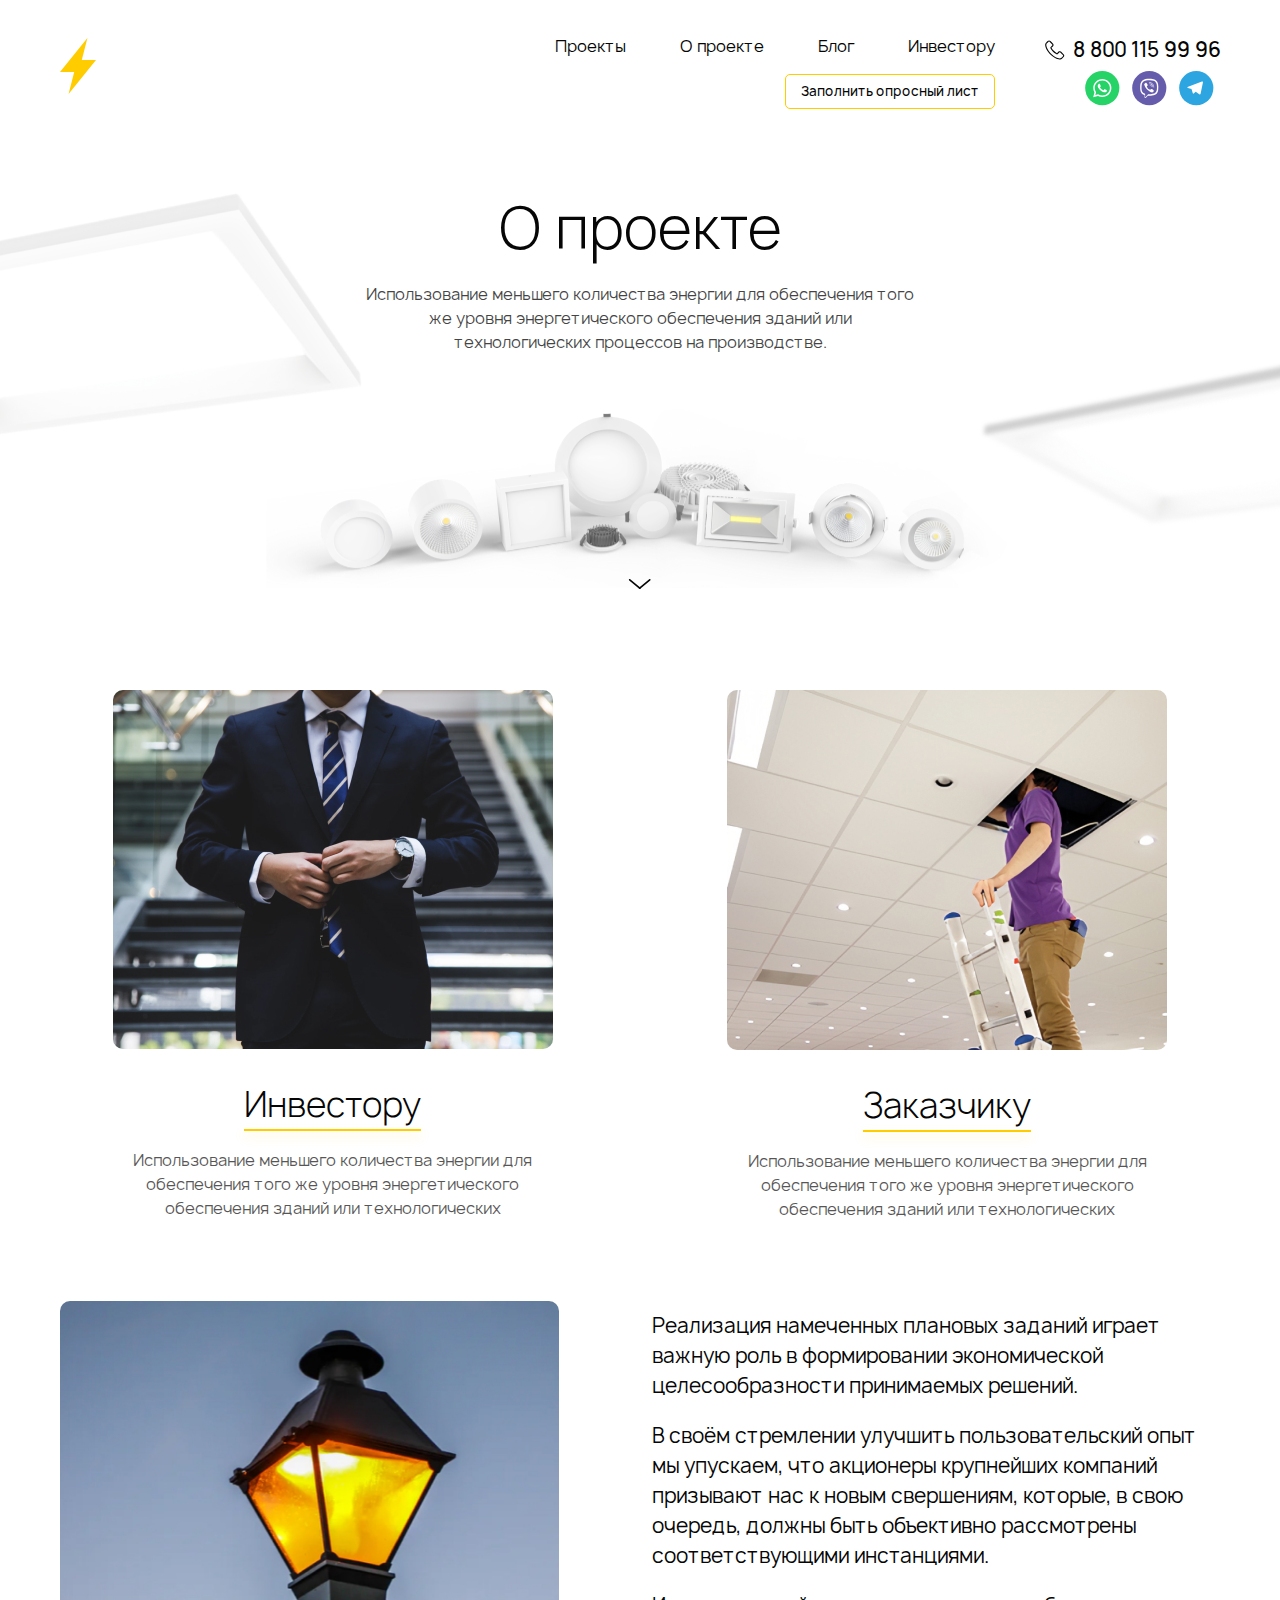
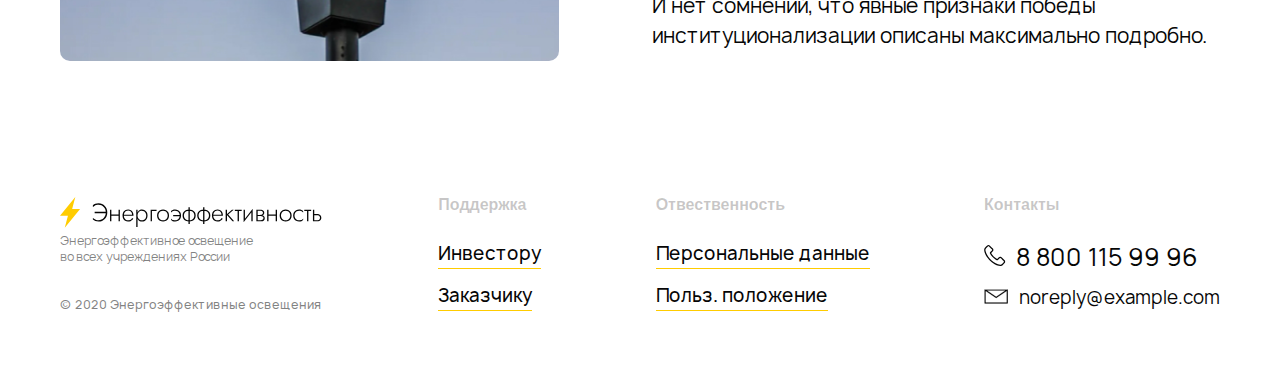
==== commit 825bbffb: "Правки по всем страницам и замена шрифта на с поддержкой кирилицы" ====
--- a/about.html
+++ b/about.html
@@ -78,7 +78,7 @@
 
             <div class="about-descr text-center">
                 <div class="container">
-                    <div class="h1">О проекте</div>
+                    <h1 class="h1">О проекте</h1>
                     <p>
                         Использование меньшего количества энергии для обеспечения того же уровня энергетического
                         обеспечения
@@ -255,6 +255,36 @@
         </div>
     </div>
 
+    <div class="popup" id="feedback">
+        <a href="#" class="close"></a>
+        <div class="h3">
+            Заполните контактную <br>информацию
+        </div>
+
+        <!-- После клика на Перейти к заполнению -->
+        <div class="popup-form">
+            <form action="#">
+                <div class="banner-calculate-form__content flex">
+                    <div class="banner-calculate__input">
+                        <input type="text" placeholder="Введите имя">
+                    </div>
+                    <div class="banner-calculate__input banner-calculate__input--phone">
+                        <input type="text" placeholder="+ 7 (999) 999 99 99" id="phone">
+                    </div>
+                    <div class="banner-calculate__input">
+                        <input type="submit" class="btn btn--black btn--lg">
+                    </div>
+                </div>
+
+                <div class="agree">
+                    <input type="checkbox" id="check3" checked>
+                    <label for="check3">
+                        Нажимая кнопку отправить, вы соглашаетесь с <a href="#">обработкой ваших персональных данных</a>
+                    </label>
+                </div>
+            </form>
+        </div>
+    </div>
     <script src="https://code.jquery.com/jquery-3.3.1.min.js"></script>
     <script src="js/slick.min.js"></script>
     <script src="js/jquery.maskedinput.min.js"></script>
--- a/css/style.css
+++ b/css/style.css
@@ -103,7 +103,7 @@
   font-display: swap; }
 @font-face {
   font-family: "Manrope";
-  src: url("../font/Manrope/Manrope-SemiBold.woff") format("woff");
+  src: url("../font/Manrope/Manrope-Semibold.woff") format("woff");
   font-style: normal;
   font-weight: 600;
   font-display: swap; }
@@ -245,6 +245,10 @@
     -webkit-box-pack: justify;
     -ms-flex-pack: justify;
     justify-content: space-between; }
+  .flex--end {
+    -webkit-box-align: end;
+        -ms-flex-align: end;
+            align-items: flex-end; }
 
 .btn {
   display: -webkit-inline-box;
@@ -701,14 +705,24 @@
 
 .tip {
   position: relative; }
+  .tip.active .tip-text {
+    opacity: 1;
+    visibility: visible; }
   .tip .icon {
     width: 20px;
     height: 20px; }
     .tip .icon img {
       width: 100%; }
-    .tip .icon:hover + .tip-text {
-      opacity: 1;
-      visibility: visible; }
+    @media (min-width: 1200px) {
+      .tip .icon:hover + .tip-text {
+        opacity: 1;
+        visibility: visible; } }
+  .tip--lg .icon {
+    width: 30px;
+    height: 30px; }
+  .tip--lg .tip-text {
+    top: auto;
+    bottom: calc(100% + 15px); }
 
 .tip-text {
   position: absolute;
@@ -760,6 +774,9 @@
   border-radius: 10px 10px 0 0;
   font-size: 16px;
   padding: 1em; }
+  .select--lt {
+    width: 100px;
+    min-width: auto; }
   .select .placeholder {
     position: relative;
     display: -webkit-box;
@@ -903,14 +920,76 @@
   .how-work__item .h5 {
     line-height: 1.3; }
 
+.how-work-items--four-col .how-work__item {
+  width: 25%; }
+  .how-work-items--four-col .how-work__item:first-child .icon::before {
+    content: '';
+    width: 9.5625em;
+    height: 2.625em;
+    background: url("../img/icons/how-work/line-5.png") 0 0 no-repeat;
+    position: absolute;
+    background-size: contain;
+    right: 100%;
+    top: 40%;
+    -webkit-transform: translateY(-50%);
+            transform: translateY(-50%); }
+  .how-work-items--four-col .how-work__item:first-child .icon::after {
+    content: '';
+    width: 8.375em;
+    height: 2.375em;
+    background: url("../img/icons/how-work/line-6.png") 0 0 no-repeat;
+    position: absolute;
+    background-size: contain;
+    left: 90%;
+    top: 50%;
+    -webkit-transform: translateY(-50%);
+            transform: translateY(-50%); }
+  .how-work-items--four-col .how-work__item:nth-child(2) .icon::after {
+    content: '';
+    width: 7.875em;
+    height: 2.625em;
+    background: url("../img/icons/how-work/line-7.png") 0 0 no-repeat;
+    position: absolute;
+    background-size: contain;
+    left: calc(100% - 1em);
+    top: 50%;
+    -webkit-transform: translateY(-50%);
+            transform: translateY(-50%); }
+  .how-work-items--four-col .how-work__item:nth-child(3) .icon::after {
+    content: '';
+    width: 7.875em;
+    height: 1.75em;
+    background: url("../img/icons/how-work/line-8.png") 0 0 no-repeat;
+    position: absolute;
+    background-size: contain;
+    left: calc(100% - 1em);
+    top: 50%;
+    -webkit-transform: translateY(-50%);
+            transform: translateY(-50%); }
+  .how-work-items--four-col .how-work__item:nth-child(4) .icon::after {
+    content: '';
+    width: 11.75em;
+    height: 3.5625em;
+    background: url("../img/icons/how-work/line-9.png") 0 0 no-repeat;
+    position: absolute;
+    background-size: contain;
+    left: calc(100% - 1em);
+    top: 50%;
+    -webkit-transform: translateY(-50%);
+            transform: translateY(-50%); }
+
 /*current-projects*/
 .current-projects {
   padding: 8em 0;
   background: url("../img/bg/bg-2.png") 0 40% no-repeat; }
+  .current-projects--no-bg {
+    background: none; }
   .current-projects .container {
     position: relative; }
   .current-projects .h1 {
     margin-bottom: 1em; }
+  .current-projects .h3 {
+    margin-bottom: 1.5em; }
   .current-projects--all {
     padding: 30px 0 50px; }
     .current-projects--all .h1 {
@@ -978,11 +1057,12 @@
 
 .project-item__content {
   padding: 1.5em 2em 2em; }
+  .project-item__content .btn {
+    border-radius: 10px;
+    padding-left: 1.6em;
+    padding-right: 1.6em; }
 
 .project-name {
-  overflow: hidden;
-  text-overflow: ellipsis;
-  white-space: nowrap;
   font-size: 1.375rem;
   margin-bottom: 1em;
   font-weight: 600; }
@@ -1001,6 +1081,19 @@
   margin-bottom: 1.23em; }
   .project-data .icon {
     margin-right: 0.5em; }
+  .project-data p {
+    font-size: 1rem;
+    line-height: 1.25;
+    font-weight: 500; }
+
+.project-data__list {
+  font-size: 1rem;
+  line-height: 1.2;
+  color: var(--black); }
+  .project-data__list li:not(:last-child) {
+    margin-bottom: 6px; }
+  .project-data__list b {
+    font-weight: 700; }
 
 .project-data__item {
   display: -webkit-box;
@@ -1034,6 +1127,13 @@
   background-repeat: no-repeat, no-repeat; }
   .banner .h3 {
     margin-bottom: 1em; }
+    .banner .h3.mb-20 {
+      margin-bottom: 20px; }
+  .banner p {
+    font-size: 16px;
+    line-height: 1.5;
+    color: rgba(255, 255, 255, 0.75);
+    margin-bottom: 40px; }
 
 /*our-projects*/
 .our-projects {
@@ -1324,6 +1424,9 @@
   .project-inner__descr .h4 {
     line-height: 1.3;
     margin-bottom: 0.3em; }
+  .project-inner__descr .btn--lg {
+    padding-left: 2.5em;
+    padding-right: 2.5em; }
 
 .project-inner__descr__text {
   line-height: 1.5;
@@ -1534,6 +1637,613 @@
 
 a.about-item__title:hover::after {
   opacity: 0; }
+
+/*blog*/
+.blog-container {
+  padding-top: 30px; }
+  .blog-container .h1 {
+    margin-bottom: 80px; }
+
+.blog-wrapper {
+  display: -webkit-box;
+  display: -ms-flexbox;
+  display: flex;
+  -ms-flex-wrap: wrap;
+      flex-wrap: wrap;
+  margin: 0 -20px 20px; }
+  .blog-wrapper--two-columns .blog-item {
+    width: 50%; }
+  .blog-wrapper--three-columns .blog-item {
+    width: 33.333%; }
+  .blog-wrapper--four-columns .blog-item {
+    width: 25%; }
+    .blog-wrapper--four-columns .blog-item .blog-item__img {
+      margin-bottom: 20px; }
+    .blog-wrapper--four-columns .blog-item .h4 {
+      font-size: 20px;
+      margin-bottom: 6px; }
+    .blog-wrapper--four-columns .blog-item p {
+      font-size: 14px; }
+
+.blog-item {
+  display: block;
+  padding: 0 20px;
+  margin-bottom: 40px; }
+  .blog-item:hover p {
+    color: #060606; }
+  .blog-item:hover .blog-item__img img {
+    -webkit-filter: brightness(120%);
+            filter: brightness(120%); }
+  .blog-item .h4 {
+    font-size: 27px;
+    margin-bottom: 13px; }
+  .blog-item p {
+    font-size: 16px;
+    font-weight: 500;
+    line-height: 1.5;
+    color: rgba(6, 6, 6, 0.5);
+    -webkit-transition: color .3s;
+    transition: color .3s; }
+
+.blog-item__img {
+  margin-bottom: 30px; }
+  .blog-item__img img {
+    border-radius: 20px;
+    -webkit-transition: -webkit-filter .3s;
+    transition: -webkit-filter .3s;
+    transition: filter .3s;
+    transition: filter .3s, -webkit-filter .3s; }
+
+.pagintaion {
+  display: -webkit-box;
+  display: -ms-flexbox;
+  display: flex;
+  -webkit-box-pack: center;
+      -ms-flex-pack: center;
+          justify-content: center;
+  -ms-flex-wrap: wrap;
+      flex-wrap: wrap; }
+  .pagintaion li {
+    margin-right: 2px; }
+    .pagintaion li a {
+      display: -webkit-box;
+      display: -ms-flexbox;
+      display: flex;
+      -webkit-box-align: center;
+          -ms-flex-align: center;
+              align-items: center;
+      -webkit-box-pack: center;
+          -ms-flex-pack: center;
+              justify-content: center;
+      font-size: 22px;
+      width: 50px;
+      height: 50px;
+      border: 1px solid transparent;
+      border-radius: 10px; }
+      .pagintaion li a:hover, .pagintaion li a.active {
+        border-color: var(--yellow); }
+      .pagintaion li a.prev-page, .pagintaion li a.next-page {
+        border-color: rgba(6, 6, 6, 0.15); }
+        .pagintaion li a.prev-page:hover, .pagintaion li a.next-page:hover {
+          border-color: var(--yellow); }
+        .pagintaion li a.prev-page::before, .pagintaion li a.next-page::before {
+          content: '';
+          width: 10px;
+          height: 10px;
+          border-bottom: 1px solid currentColor;
+          border-left: 1px solid currentColor; }
+      .pagintaion li a.prev-page::before {
+        -webkit-transform: rotate(45deg) translate(3px, -2px);
+                transform: rotate(45deg) translate(3px, -2px); }
+      .pagintaion li a.next-page::before {
+        -webkit-transform: rotate(-135deg) translate(1px, -2px);
+                transform: rotate(-135deg) translate(1px, -2px); }
+
+.article {
+  padding: 50px 0; }
+  .article .img {
+    width: 100%;
+    margin-bottom: 70px; }
+    .article .img img {
+      width: 100%; }
+
+.article__item {
+  display: -webkit-box;
+  display: -ms-flexbox;
+  display: flex;
+  margin-bottom: 80px; }
+
+.article__item__left {
+  -webkit-box-flex: 0;
+      -ms-flex: none;
+          flex: none;
+  width: 200px;
+  padding-right: 30px; }
+
+.article__item__text {
+  -webkit-box-flex: 1;
+      -ms-flex-positive: 1;
+          flex-grow: 1; }
+  .article__item__text .h3 {
+    margin-bottom: 22px; }
+  .article__item__text p {
+    font-size: 20px;
+    line-height: 1.5; }
+    .article__item__text p:not(:last-child) {
+      margin-bottom: 1.5em; }
+
+.article__item__left__avatar img {
+  width: 100px;
+  height: 100px;
+  border-radius: 50%;
+  display: block;
+  margin-bottom: 20px; }
+.article__item__left__avatar span {
+  font-size: 20px;
+  font-weight: 500;
+  line-height: 1.1; }
+
+.related .h3 {
+  margin-bottom: 40px; }
+.related .h4 {
+  font-weight: 600; }
+
+.investor {
+  padding: 50px 0; }
+  .investor p {
+    font-size: 16px;
+    line-height: 1.5;
+    color: rgba(31, 31, 31, 0.75); }
+
+.investor-project {
+  margin-bottom: 80px; }
+
+.investor-project__img,
+.investor-project__descr {
+  width: calc(50% - 50px); }
+
+.investor-project__img img {
+  width: 100%;
+  border-radius: 10px; }
+
+.investor-project__descr {
+  display: -webkit-box;
+  display: -ms-flexbox;
+  display: flex;
+  -webkit-box-orient: vertical;
+  -webkit-box-direction: normal;
+      -ms-flex-direction: column;
+          flex-direction: column;
+  -webkit-box-pack: center;
+      -ms-flex-pack: center;
+          justify-content: center;
+  -webkit-box-align: start;
+      -ms-flex-align: start;
+          align-items: flex-start; }
+  .investor-project__descr .h3 {
+    line-height: 1.1;
+    margin-bottom: 25px; }
+  .investor-project__descr .btn {
+    margin-top: 40px; }
+
+.investor-features {
+  padding: 70px 0; }
+  .investor-features .h3 {
+    line-height: 1.2;
+    margin-bottom: 30px; }
+  .investor-features .btn {
+    margin-top: 40px; }
+
+.investor-features__left {
+  width: 50%; }
+
+.investor-features__right {
+  width: 43%; }
+
+.investor-features__list {
+  counter-reset: number; }
+  .investor-features__list li {
+    position: relative;
+    padding-left: 130px; }
+    .investor-features__list li:not(:last-child) {
+      margin-bottom: 60px; }
+    .investor-features__list li::before {
+      content: counter(number);
+      counter-increment: number;
+      display: -webkit-box;
+      display: -ms-flexbox;
+      display: flex;
+      -webkit-box-align: center;
+          -ms-flex-align: center;
+              align-items: center;
+      -webkit-box-pack: center;
+          -ms-flex-pack: center;
+              justify-content: center;
+      width: 80px;
+      height: 80px;
+      -webkit-box-flex: 0;
+          -ms-flex: none;
+              flex: none;
+      border-radius: 50%;
+      border: 8px solid var(--yellow);
+      -webkit-box-shadow: 0px 5px 11px rgba(255, 204, 0, 0.3);
+              box-shadow: 0px 5px 11px rgba(255, 204, 0, 0.3);
+      font-size: 40px;
+      font-weight: 700;
+      position: absolute;
+      left: 0;
+      top: -4px; }
+  .investor-features__list .h4 {
+    font-size: 32px;
+    font-weight: 500;
+    line-height: 1.1;
+    margin-bottom: 10px; }
+
+.anketa {
+  padding-top: 70px;
+  padding-bottom: 50px; }
+  .anketa .submit-container {
+    text-align: right;
+    margin-top: 65px; }
+    .anketa .submit-container .btn--lg {
+      border-radius: 10px; }
+
+.anketa__top {
+  padding-bottom: 50px;
+  margin-bottom: 50px;
+  border-bottom: 1px solid rgba(6, 6, 6, 0.05); }
+
+.anketa__top__cta {
+  -webkit-box-flex: 0;
+      -ms-flex: none;
+          flex: none;
+  width: 160px; }
+
+.refresh {
+  color: #cdcdcd; }
+  .refresh:hover {
+    color: #000; }
+
+.anketa-form__column {
+  width: calc(50% - 20px); }
+
+.input-wrapper {
+  margin-bottom: 35px; }
+  .input-wrapper span {
+    display: block;
+    font-size: 14px;
+    font-weight: 500;
+    margin-bottom: 12px; }
+    .input-wrapper span sup {
+      color: red; }
+  .input-wrapper--lt {
+    width: 33%; }
+  .input-wrapper--md {
+    width: 61%; }
+  .input-wrapper .select {
+    padding: 0;
+    top: 1px; }
+    .input-wrapper .select .placeholder {
+      height: 55px;
+      border-radius: 10px;
+      border: 1px solid rgba(6, 6, 6, 0.15);
+      font-size: 16px;
+      padding-left: 20px;
+      padding-right: 10px;
+      margin-bottom: 0; }
+      .input-wrapper .select .placeholder::after {
+        right: 10px; }
+    .input-wrapper .select ul {
+      margin-top: 10px;
+      border-radius: 10px;
+      border: 1px solid rgba(6, 6, 6, 0.15);
+      padding-top: 15px;
+      padding-bottom: 5px; }
+      .input-wrapper .select ul li {
+        margin-bottom: 13px; }
+    .input-wrapper .select.is-open {
+      border: none; }
+
+.anketa-form__product__row {
+  margin-bottom: 25px; }
+  .anketa-form__product__row + .add-new {
+    margin-top: 40px; }
+
+.form-row {
+  margin-bottom: 35px; }
+  .form-row .input-wrapper {
+    margin-bottom: 0; }
+
+.input {
+  display: block;
+  width: 100%;
+  height: 55px;
+  border-radius: 10px;
+  border: 1px solid rgba(6, 6, 6, 0.15);
+  font-family: var(--main-font);
+  font-size: 16px;
+  padding-left: 20px;
+  -webkit-transition: all .3s;
+  transition: all .3s;
+  /* Firefox 19+ */
+  /* Firefox 18- */ }
+  .input:focus {
+    border-color: var(--yellow);
+    -webkit-filter: drop-shadow(0px 0px 10px rgba(255, 204, 0, 0.2));
+            filter: drop-shadow(0px 0px 10px rgba(255, 204, 0, 0.2)); }
+  .input::-webkit-input-placeholder {
+    font-family: var(--main-font);
+    font-size: 16px;
+    color: rgba(31, 30, 30, 0.5); }
+  .input::-moz-placeholder {
+    font-family: var(--main-font);
+    font-size: 16px;
+    color: rgba(31, 30, 30, 0.5); }
+  .input:-moz-placeholder {
+    font-family: var(--main-font);
+    font-size: 16px;
+    color: rgba(31, 30, 30, 0.5); }
+  .input:-ms-input-placeholder {
+    font-family: var(--main-font);
+    font-size: 16px;
+    color: rgba(31, 30, 30, 0.5); }
+
+.add-file {
+  margin-bottom: 35px; }
+  .add-file input {
+    display: none; }
+  .add-file label {
+    display: -webkit-box;
+    display: -ms-flexbox;
+    display: flex;
+    -webkit-box-align: center;
+        -ms-flex-align: center;
+            align-items: center;
+    -webkit-box-pack: center;
+        -ms-flex-pack: center;
+            justify-content: center;
+    text-align: center;
+    -webkit-box-orient: vertical;
+    -webkit-box-direction: normal;
+        -ms-flex-direction: column;
+            flex-direction: column;
+    width: 100%;
+    height: 315px;
+    border: 1px dashed rgba(6, 6, 6, 0.25);
+    color: #CDCDCD;
+    border-radius: 20px;
+    cursor: pointer;
+    -webkit-transition: all .3s;
+    transition: all .3s; }
+    .add-file label:hover {
+      color: var(--black);
+      border-color: var(--black); }
+    .add-file label .icon {
+      -webkit-box-flex: 0;
+          -ms-flex: none;
+              flex: none;
+      width: 142px;
+      height: 108px;
+      margin-bottom: 50px; }
+      .add-file label .icon svg {
+        width: 100%;
+        height: 100%; }
+
+.add-file__btn {
+  font-size: 16px;
+  font-weight: 500;
+  color: var(--black);
+  position: relative;
+  display: inline-block;
+  padding-bottom: 0.4em; }
+  .add-file__btn::after {
+    content: '';
+    width: 100%;
+    height: 2px;
+    background-color: var(--yellow);
+    -webkit-box-shadow: 0px 5px 11px rgba(255, 204, 0, 0.3);
+    box-shadow: 0px 5px 11px rgba(255, 204, 0, 0.3);
+    position: absolute;
+    bottom: 0;
+    left: 0; }
+
+.anketa-form__product__top {
+  margin-bottom: 40px; }
+  .anketa-form__product__top .h4 {
+    font-size: 18px;
+    font-weight: 500;
+    padding-right: 40px; }
+  .anketa-form__product__top .notice {
+    font-size: 14px;
+    color: var(--gray); }
+
+.anketa-form__item {
+  display: -webkit-box;
+  display: -ms-flexbox;
+  display: flex;
+  -webkit-box-align: center;
+      -ms-flex-align: center;
+          align-items: center; }
+  .anketa-form__item .input-wrapper,
+  .anketa-form__item .form-row {
+    margin-bottom: 0;
+    -webkit-box-flex: 1;
+        -ms-flex-positive: 1;
+            flex-grow: 1;
+    width: 100%; }
+  .anketa-form__item .form-row {
+    width: 100%; }
+  .anketa-form__item--first {
+    width: calc(30% - 10px); }
+    .anketa-form__item--first .input-wrapper--lt {
+      width: 100px; }
+    .anketa-form__item--first .input-wrapper--md {
+      -webkit-box-flex: 1;
+          -ms-flex-positive: 1;
+              flex-grow: 1;
+      margin-left: 20px; }
+  .anketa-form__item--second {
+    width: calc(20% - 10px); }
+  .anketa-form__item--third {
+    width: calc(30% - 10px); }
+  .anketa-form__item--fourth {
+    width: 160px; }
+  .anketa-form__item .select {
+    top: 0;
+    max-width: none; }
+
+.product-counter {
+  display: -webkit-box;
+  display: -ms-flexbox;
+  display: flex;
+  height: 55px; }
+
+.count-input {
+  display: block;
+  height: 100%;
+  border-radius: 10px 0 0 10px;
+  border: 1px solid rgba(6, 6, 6, 0.15);
+  border-right: none;
+  width: 60px;
+  text-align: center;
+  font-size: 24px; }
+
+.product-counter__btns {
+  border: 1px solid rgba(6, 6, 6, 0.15);
+  border-radius: 0 10px 10px 0;
+  display: -webkit-box;
+  display: -ms-flexbox;
+  display: flex;
+  -webkit-box-orient: vertical;
+  -webkit-box-direction: normal;
+      -ms-flex-direction: column;
+          flex-direction: column; }
+  .product-counter__btns a {
+    width: 40px;
+    -webkit-box-flex: 0;
+        -ms-flex: none;
+            flex: none;
+    height: 50%;
+    display: -webkit-box;
+    display: -ms-flexbox;
+    display: flex;
+    -webkit-box-align: center;
+        -ms-flex-align: center;
+            align-items: center;
+    -webkit-box-pack: center;
+        -ms-flex-pack: center;
+            justify-content: center; }
+    .product-counter__btns a:not(:last-child) {
+      border-bottom: 1px solid rgba(6, 6, 6, 0.15); }
+
+.delete-product {
+  margin-left: 45px;
+  color: rgba(31, 30, 30, 0.75);
+  display: -webkit-box;
+  display: -ms-flexbox;
+  display: flex;
+  color: rgba(6, 6, 6, 0.25); }
+  .delete-product:hover {
+    color: #FF5858; }
+  .delete-product .icon {
+    width: 20px;
+    height: 20px;
+    -webkit-box-flex: 0;
+        -ms-flex: none;
+            flex: none; }
+    .delete-product .icon svg {
+      width: 100%;
+      height: 100%; }
+  .delete-product .text {
+    display: none; }
+
+.product-photo {
+  height: 55px;
+  margin-left: 30px; }
+  .product-photo img {
+    height: 100%;
+    width: 55px;
+    -o-object-fit: contain;
+       object-fit: contain; }
+
+.add-new {
+  display: -webkit-box;
+  display: -ms-flexbox;
+  display: flex;
+  -webkit-box-align: center;
+      -ms-flex-align: center;
+          align-items: center;
+  -webkit-box-pack: center;
+      -ms-flex-pack: center;
+          justify-content: center;
+  height: 55px;
+  width: 100%;
+  font-size: 18px;
+  color: rgba(31, 30, 30, 0.5);
+  border: 1px solid rgba(6, 6, 6, 0.15);
+  border-radius: 10px; }
+  .add-new:hover {
+    color: var(--black);
+    border-color: var(--black); }
+  .add-new.mobile {
+    display: none; }
+  .add-new .icon {
+    -webkit-box-flex: 0;
+        -ms-flex: none;
+            flex: none;
+    width: 15px;
+    height: 15px;
+    margin-right: 13px; }
+    .add-new .icon svg {
+      width: 100%;
+      height: 100%; }
+
+.form-page .project-info__list li .h5 {
+  font-weight: 500; }
+
+.form-page__form__item {
+  width: calc(50% - 20px); }
+
+.form-page {
+  padding: 60px 0; }
+  .form-page .h3 {
+    line-height: 1.3;
+    margin-bottom: 70px; }
+
+.form-page__form__bottom {
+  margin-top: 40px; }
+  .form-page__form__bottom .btn {
+    border-radius: 10px; }
+
+.fake-captcha {
+  -webkit-box-flex: 0;
+      -ms-flex: none;
+          flex: none;
+  width: 260px;
+  display: -webkit-box;
+  display: -ms-flexbox;
+  display: flex;
+  -webkit-box-align: center;
+      -ms-flex-align: center;
+          align-items: center;
+  -webkit-box-pack: center;
+      -ms-flex-pack: center;
+          justify-content: center;
+  height: 100%;
+  border-radius: 10px;
+  border: 1px solid rgba(6, 6, 6, 0.15); }
+
+.form-page-cta .btn {
+  border-radius: 10px; }
+  .form-page-cta .btn--lg {
+    min-width: 360px;
+    font-size: 18px;
+    padding: 25px; }
+.form-page-cta p {
+  font-size: 14px;
+  line-height: 19px;
+  color: rgba(31, 30, 30, 0.75);
+  padding-left: 40px; }
 
 /*Footer*/
 .footer {
@@ -1701,6 +2411,9 @@
 .hidden {
   display: none; }
 
+#feedback .popup-form {
+  display: block; }
+
 /*media*/
 @media (max-width: 1360px) {
   html {
@@ -1853,10 +2566,7 @@
       display: block;
       width: 100%;
       height: 2px;
-      background: -webkit-gradient(linear, left top, left bottom, color-stop(-62.5%, #ffffff), color-stop(116.67%, rgba(255, 255, 255, 0))), #ffcc00;
-      background: linear-gradient(180deg, #ffffff -62.5%, rgba(255, 255, 255, 0) 116.67%), #ffcc00;
-      -webkit-box-shadow: 0px 4px 10px rgba(255, 204, 0, 0.39);
-              box-shadow: 0px 4px 10px rgba(255, 204, 0, 0.39); }
+      background: var(--black); }
       .burger span:not(:last-child) {
         margin-bottom: 4px; }
     .burger::after, .burger::before {
@@ -2101,7 +2811,58 @@
   .about-descr {
     background-size: 0, 0, 60%; }
     .about-descr p {
-      margin-bottom: 70px; } }
+      margin-bottom: 70px; }
+
+  .investor-project__img,
+  .investor-project__descr {
+    width: calc(50% - 20px); }
+
+  .investor-features__list li {
+    padding-left: 100px; }
+    .investor-features__list li::before {
+      width: 60px;
+      height: 60px; }
+
+  .investor-features__right {
+    width: 48%; }
+
+  .investor-features {
+    padding: 30px 0; }
+
+  .anketa-form__product__row {
+    -ms-flex-wrap: wrap;
+        flex-wrap: wrap; }
+
+  .anketa-form__item--first,
+  .anketa-form__item--second,
+  .anketa-form__item--third {
+    width: calc(50% - 10px);
+    margin-bottom: 20px; }
+
+  .anketa-form__item--third {
+    -webkit-box-flex: 1;
+        -ms-flex-positive: 1;
+            flex-grow: 1;
+    margin-right: 20px; }
+
+  .anketa-form__item--fourth {
+    margin-bottom: 20px; }
+
+  .anketa-form__column .input-wrapper--lt,
+  .anketa-form__column .input-wrapper--md {
+    width: 48%; }
+
+  .anketa-form__column {
+    width: calc(50% - 10px); }
+
+  .form-page-cta p {
+    padding-left: 20px; }
+
+  .project-name {
+    font-size: 18px; }
+
+  .project-data p {
+    font-size: 16px; } }
 /*991*/
 @media (max-width: 767px) {
   html {
@@ -2160,13 +2921,19 @@
         -ms-flex-pack: center;
             justify-content: center; }
 
+  .how-work-items--four-col .how-work__item,
   .how-work__item {
     width: 100%;
     max-width: 400px;
     margin-bottom: 50px; }
+    .how-work-items--four-col .how-work__item .icon,
     .how-work__item .icon {
       margin-bottom: 10px;
-      height: 150px; }
+      height: 130px; }
+      .how-work-items--four-col .how-work__item .icon img,
+      .how-work__item .icon img {
+        max-width: 200px; }
+    .how-work-items--four-col .how-work__item:first-child .icon::before,
     .how-work__item:first-child .icon::before {
       content: "";
       display: block;
@@ -2176,7 +2943,9 @@
       right: auto;
       left: 0;
       top: 0; }
-    .how-work__item:nth-child(2) .icon::before {
+    .how-work-items--four-col .how-work__item:nth-child(2) .icon::before, .how-work-items--four-col .how-work__item:nth-child(4) .icon::before,
+    .how-work__item:nth-child(2) .icon::before,
+    .how-work__item:nth-child(4) .icon::before {
       content: "";
       display: block;
       position: absolute;
@@ -2188,6 +2957,7 @@
       bottom: 100%;
       -webkit-transform: translateY(20%);
               transform: translateY(20%); }
+    .how-work-items--four-col .how-work__item:nth-child(3) .icon::before,
     .how-work__item:nth-child(3) .icon::before {
       content: "";
       display: block;
@@ -2205,7 +2975,7 @@
     font-size: 20px; }
 
   .how-work .block-title {
-    margin-bottom: 40px; }
+    margin-bottom: 60px; }
 
   .how-work {
     padding-top: 150px;
@@ -2230,7 +3000,11 @@
     font-size: 14px; }
 
   .banner {
-    padding: 50px 0; }
+    padding: 100px 0;
+    background-image: url(../img/bg/banner_mobile-2.png), url(../img/bg/banner_mobile.png), -webkit-gradient(linear, left top, left bottom, color-stop(-89.2%, rgba(255, 255, 255, 0.35)), to(rgba(255, 255, 255, 0)));
+    background-image: url(../img/bg/banner_mobile-2.png), url(../img/bg/banner_mobile.png), linear-gradient(180deg, rgba(255, 255, 255, 0.35) -89.2%, rgba(255, 255, 255, 0) 100%);
+    background-position: 0 100%, 100% 0;
+    background-size: 100%, 100%, cover; }
 
   .banner .h3 {
     font-size: 32px; }
@@ -2303,7 +3077,7 @@
 
   .footer__item {
     text-align: left;
-    margin-bottom: 20px;
+    margin-bottom: 30px;
     width: 50%;
     min-width: auto; }
     .footer__item--last {
@@ -2322,6 +3096,12 @@
 
   .footer__item__title {
     font-size: 12px;
+    margin-bottom: 30px; }
+
+  .footer__item__menu a {
+    padding-bottom: 8px; }
+
+  .footer__item__menu li:not(:last-child) {
     margin-bottom: 20px; }
 
   .our-projects .h2 {
@@ -2483,7 +3263,221 @@
     font-size: 14px; }
 
   .about-item--wide .about-item__content p {
-    font-size: 14px; } }
+    font-size: 14px; }
+
+  .blog-wrapper--three-columns .blog-item,
+  .blog-wrapper--four-columns .blog-item {
+    width: 50%; }
+
+  .blog-container {
+    padding-top: 0; }
+    .blog-container .h1 {
+      margin-bottom: 40px;
+      font-size: 36px;
+      text-align: center; }
+
+  .article .container {
+    display: -webkit-box;
+    display: -ms-flexbox;
+    display: flex;
+    -webkit-box-orient: vertical;
+    -webkit-box-direction: normal;
+        -ms-flex-direction: column;
+            flex-direction: column; }
+  .article .order-1 {
+    -webkit-box-ordinal-group: 0;
+        -ms-flex-order: -1;
+            order: -1; }
+
+  .article__item__left {
+    display: none; }
+
+  .article__item,
+  .article .img {
+    margin-bottom: 40px; }
+
+  .article__item__text .h3 {
+    font-size: 28px; }
+  .article__item__text p {
+    font-size: 14px; }
+
+  .article {
+    padding: 10px 0 30px; }
+
+  .anketa-form__item--first,
+  .anketa-form__item--second,
+  .anketa-form__item--third,
+  .anketa-form__item--fourth,
+  .anketa-form__item--first .input-wrapper--lt {
+    width: 100%; }
+
+  .anketa-form__item--first .input-wrapper--lt,
+  .anketa-form__item--first,
+  .anketa-form__item--second,
+  .anketa-form__item--third {
+    margin-bottom: 10px; }
+
+  .product-counter__btns {
+    display: none; }
+
+  .anketa-form__item--first .input-wrapper--md {
+    margin-left: 0; }
+
+  .count-input {
+    width: 80px;
+    border-radius: 10px;
+    border: 1px solid rgba(6, 6, 6, 0.15); }
+
+  .delete-product {
+    display: -webkit-box;
+    display: -ms-flexbox;
+    display: flex;
+    -webkit-box-align: center;
+        -ms-flex-align: center;
+            align-items: center;
+    -webkit-box-pack: center;
+        -ms-flex-pack: center;
+            justify-content: center;
+    -webkit-box-flex: 1;
+        -ms-flex-positive: 1;
+            flex-grow: 1;
+    margin-left: 10px;
+    border: 1px solid #FF5858;
+    border-radius: 10px;
+    height: 55px;
+    font-size: 16px;
+    color: var(--black); }
+    .delete-product .text {
+      display: block; }
+    .delete-product .icon {
+      width: 13px;
+      height: 13px;
+      margin-right: 14px;
+      color: #FF5858; }
+
+  .add-new.mobile {
+    display: -webkit-box;
+    display: -ms-flexbox;
+    display: flex; }
+
+  .add-new.desctop {
+    display: none; }
+
+  .anketa__top {
+    -webkit-box-orient: vertical;
+    -webkit-box-direction: normal;
+        -ms-flex-direction: column;
+            flex-direction: column;
+    -webkit-box-align: start;
+        -ms-flex-align: start;
+            align-items: flex-start;
+    padding-bottom: 30px;
+    margin-bottom: 30px; }
+    .anketa__top .h3 {
+      font-size: 32px;
+      margin-bottom: 20px; }
+
+  .anketa__top__cta {
+    width: auto; }
+    .anketa__top__cta .refresh {
+      width: 30px;
+      height: 30px;
+      margin-right: 30px; }
+      .anketa__top__cta .refresh svg {
+        width: 100%;
+        height: 100%; }
+
+  .tip--lg .tip-text {
+    right: auto;
+    left: 0; }
+
+  .add-file.desctop {
+    display: none; }
+  .add-file.mobile {
+    display: block; }
+
+  .anketa-form__body {
+    -ms-flex-wrap: wrap;
+        flex-wrap: wrap; }
+
+  .anketa-form__column,
+  .anketa-form__column .input-wrapper--lt,
+  .anketa-form__column .input-wrapper--md {
+    width: 100%;
+    margin-bottom: 30px; }
+
+  .add-file label {
+    height: 240px; }
+    .add-file label .icon {
+      width: 90px;
+      height: 70px;
+      margin-bottom: 30px; }
+
+  .input-wrapper {
+    margin-bottom: 30px; }
+
+  .anketa .form-row {
+    -ms-flex-wrap: wrap;
+        flex-wrap: wrap;
+    margin-bottom: 0; }
+  .anketa .select {
+    max-width: 100%; }
+    .anketa .select--lt {
+      width: 100%; }
+
+  .anketa-form__column {
+    margin-bottom: 0; }
+
+  .anketa-form__product__row {
+    margin-bottom: 30px !important;
+    padding-bottom: 30px;
+    border-bottom: 1px solid rgba(31, 30, 30, 0.25); }
+
+  .form-page__form {
+    width: 100%;
+    -ms-flex-wrap: wrap;
+        flex-wrap: wrap; }
+
+  .form-page__form__item {
+    width: 100%; }
+
+  .form-page {
+    padding: 30px 0; }
+    .form-page .h3 {
+      font-size: 32px;
+      margin-bottom: 40px; }
+
+  .form-page__form__bottom {
+    margin-top: 10px;
+    -webkit-box-orient: vertical;
+    -webkit-box-direction: normal;
+        -ms-flex-direction: column;
+            flex-direction: column; }
+
+  .captcha {
+    margin-bottom: 25px; }
+
+  .fake-captcha {
+    width: 100%;
+    height: 65px; }
+
+  .form-page-cta {
+    -webkit-box-orient: vertical;
+    -webkit-box-direction: normal;
+        -ms-flex-direction: column;
+            flex-direction: column;
+    margin-top: 40px; }
+    .form-page-cta p {
+      padding-left: 0;
+      color: rgba(31, 30, 30, 0.5); }
+      .form-page-cta p br {
+        display: none; }
+
+  .form-page-cta .btn--lg {
+    min-width: auto;
+    width: 100%;
+    max-width: 400px;
+    margin-bottom: 20px; } }
 /*767*/
 @media (max-width: 480px) {
   .first-screen .h3 {
@@ -2536,9 +3530,49 @@
       height: 40%; }
 
   .projects-slider {
-    margin: 0; }
+    margin: 0 auto;
+    max-width: 310px; }
     .projects-slider .slick-list {
       overflow: visible; }
+
+  .slider-on-mobile {
+    width: 100%;
+    display: block !important;
+    margin: 0 0 20px !important; }
+    .slider-on-mobile .slick-list {
+      overflow: visible;
+      padding: 10px 0 30px; }
+    .slider-on-mobile .blog-item {
+      padding: 0 10px;
+      margin: 0;
+      position: relative;
+      background: #F9F9F9; }
+      .slider-on-mobile .blog-item::after {
+        content: '';
+        width: calc(100% - 20px);
+        height: 100%;
+        position: absolute;
+        top: 0;
+        left: 10px;
+        -webkit-box-shadow: 0px 20px 40px rgba(0, 0, 0, 0.1);
+                box-shadow: 0px 20px 40px rgba(0, 0, 0, 0.1);
+        border-radius: 20px; }
+      .slider-on-mobile .blog-item .h4 {
+        padding-left: 25px;
+        padding-right: 25px; }
+      .slider-on-mobile .blog-item p {
+        line-height: 1.5;
+        font-size: 14px;
+        padding: 0 25px 25px 25px;
+        color: var(--gray); }
+    .slider-on-mobile .prev-slide {
+      -webkit-transform: translate(-50%, -50%);
+              transform: translate(-50%, -50%);
+      left: 10px; }
+    .slider-on-mobile .next-slide {
+      -webkit-transform: translate(50%, -50%);
+              transform: translate(50%, -50%);
+      right: 10px; }
 
   .project-slide {
     padding: 0 10px; }
@@ -2566,7 +3600,14 @@
   .project-item__content {
     padding: 25px 20px 30px; }
 
-  .projects-list.flex .project-item {
+  .projects-list.flex .project-item,
+  .blog-wrapper--two-columns .blog-item,
+  .blog-wrapper--three-columns .blog-item,
+  .blog-wrapper--four-columns .blog-item,
+  .investor-project__img,
+  .investor-project__descr,
+  .investor-features__right,
+  .investor-features__left {
     width: 100%; }
 
   .current-projects--all {
@@ -2589,7 +3630,140 @@
         margin-bottom: 3em; }
 
   .about-item__title {
-    margin-bottom: 1em; } }
+    margin-bottom: 1em; }
+
+  .blog-item {
+    margin-bottom: 30px; }
+    .blog-item .h4 {
+      font-size: 20px;
+      margin-bottom: 8px; }
+    .blog-item p {
+      font-size: 14px;
+      color: rgba(31, 30, 30, 0.75);
+      line-height: 1.35; }
+
+  .blog-item__img {
+    height: 250px;
+    margin-bottom: 20px; }
+    .blog-item__img img {
+      width: 100%;
+      height: 100%;
+      -o-object-fit: cover;
+         object-fit: cover; }
+
+  .investor-project {
+    -ms-flex-wrap: wrap;
+        flex-wrap: wrap; }
+
+  .investor-project__img {
+    margin-bottom: 30px; }
+    .investor-project__img img {
+      max-height: 200px;
+      -o-object-fit: cover;
+         object-fit: cover; }
+    .investor-project__img .h3 {
+      font-size: 32px;
+      margin-bottom: 40px; }
+
+  .investor p {
+    font-size: 14px; }
+
+  .investor-project {
+    margin-bottom: 30px; }
+
+  .investor-project__descr {
+    text-align: center; }
+    .investor-project__descr .btn {
+      margin-left: auto;
+      margin-right: auto; }
+
+  .investor-features {
+    -webkit-box-orient: vertical;
+    -webkit-box-direction: reverse;
+        -ms-flex-direction: column-reverse;
+            flex-direction: column-reverse; }
+
+  .investor-features__list .h4 {
+    font-size: 18px; }
+
+  .investor-features__list li::before {
+    -webkit-transform: translateY(-20%);
+            transform: translateY(-20%);
+    font-size: 34px; }
+
+  .investor-features__list li:not(:last-child) {
+    margin-bottom: 50px; }
+
+  .investor-features__right {
+    margin-bottom: 70px; }
+
+  .investor .how-work {
+    padding-top: 50px; }
+
+  .anketa-form__item--first,
+  .anketa-form__item--second,
+  .anketa-form__item--third,
+  .anketa-form__item--fourth,
+  .anketa-form__product__row {
+    margin-bottom: 10px; }
+
+  .input,
+  .input-wrapper .select .placeholder {
+    padding-left: 10px; }
+
+  .anketa .submit-container {
+    margin-top: 60px;
+    margin-bottom: 30px; }
+    .anketa .submit-container .btn {
+      width: 100%; }
+
+  .anketa {
+    padding: 20px 0 10px; }
+    .anketa .notice,
+    .anketa .popup__notice {
+      color: var(--gray);
+      line-height: 1.3; }
+
+  .anketa-form__product__top {
+    margin-bottom: 30px; }
+    .anketa-form__product__top .h4 {
+      padding-right: 0; }
+
+  .anketa-form__product__row {
+    margin-bottom: 30px !important;
+    padding-bottom: 30px;
+    border-bottom: none;
+    position: relative; }
+    .anketa-form__product__row::after {
+      content: '';
+      width: calc(100% + 40px);
+      height: 1px;
+      background-color: rgba(31, 30, 30, 0.25);
+      position: absolute;
+      bottom: 0;
+      left: -20px; }
+
+  .how-work .block-title p {
+    font-size: 14px; }
+
+  .project-item.slick-slide {
+    margin: 0 10px 0; }
+
+  .projects-list.slider-on-mobile {
+    max-width: 290px;
+    margin-left: auto !important;
+    margin-right: auto !important; }
+    .projects-list.slider-on-mobile .slick-arrow {
+      top: 42%; }
+    .projects-list.slider-on-mobile .next-slide {
+      right: 4px; }
+    .projects-list.slider-on-mobile .prev-slide {
+      left: -4px; } }
 /*480*/
+@media (max-width: 350px) {
+  .pagintaion li a {
+    width: 40px;
+    height: 40px;
+    font-size: 18px; } }
 
 /*# sourceMappingURL=style.css.map */